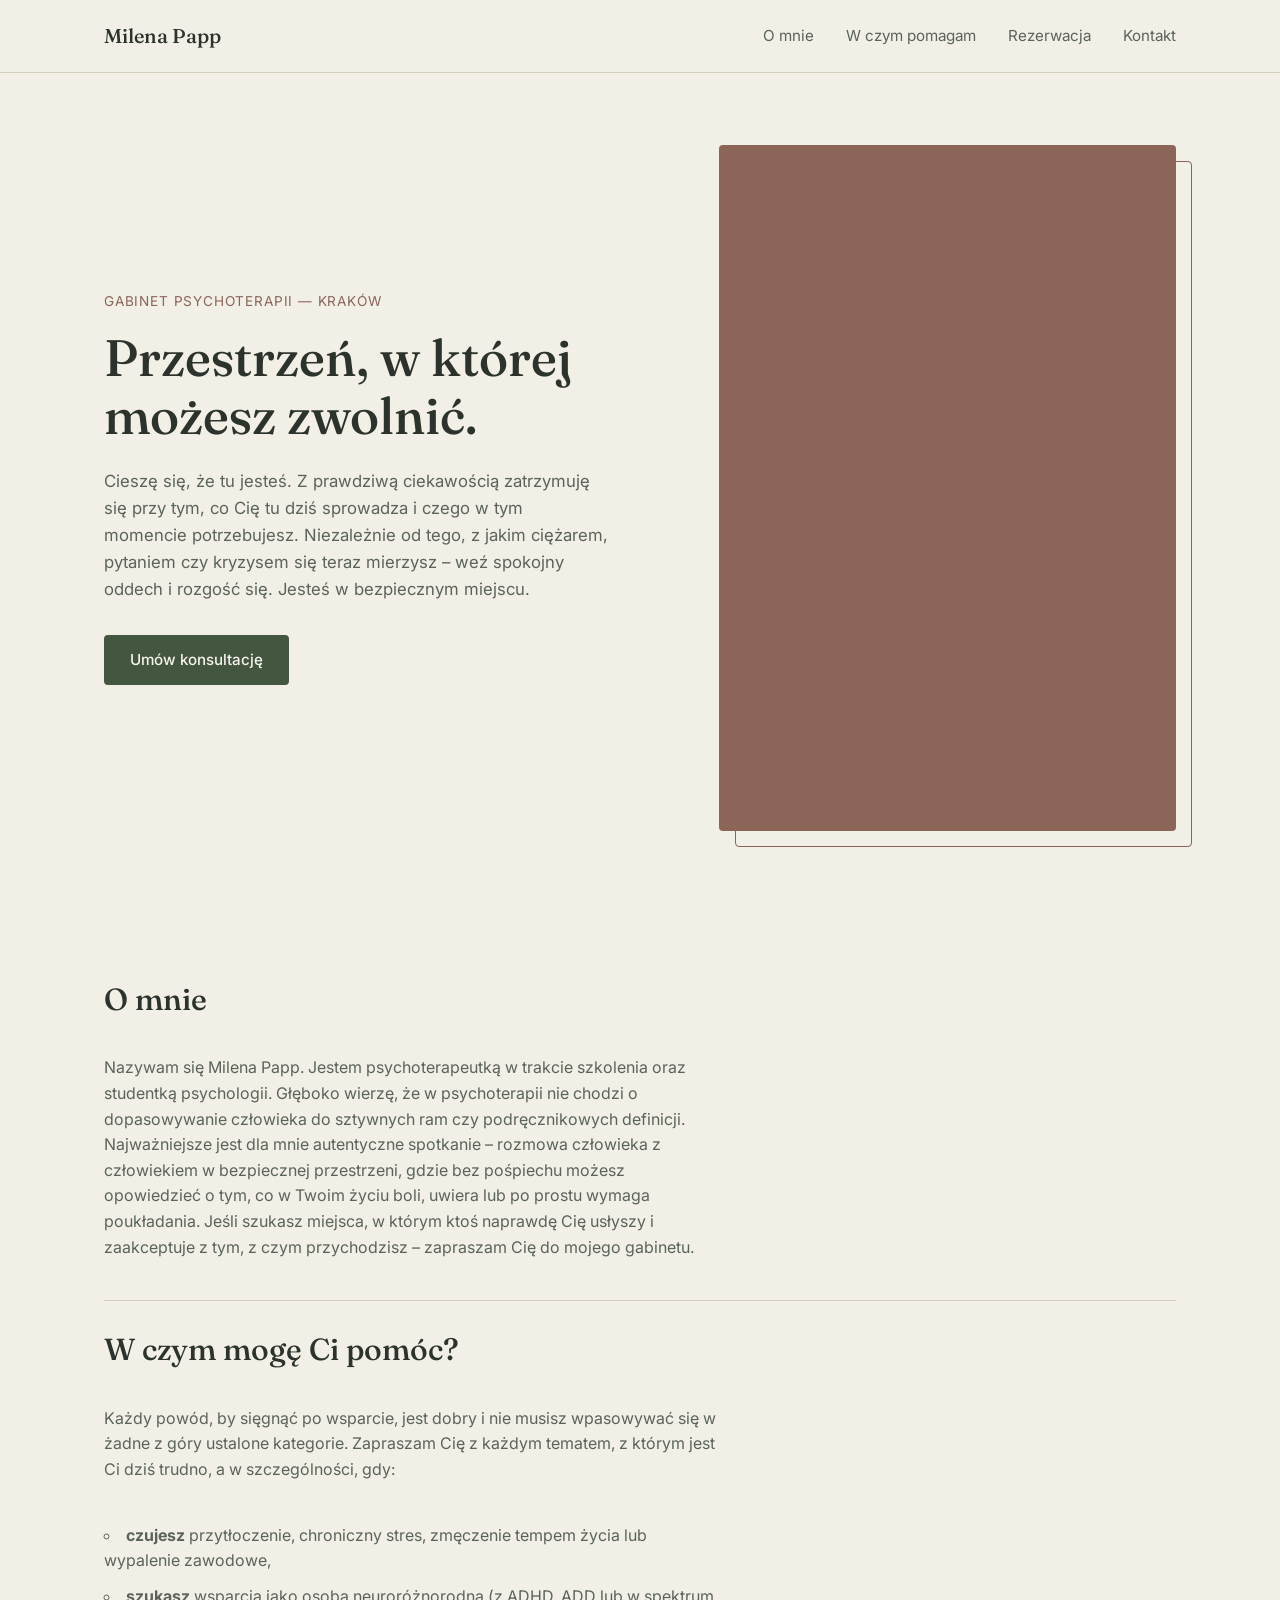
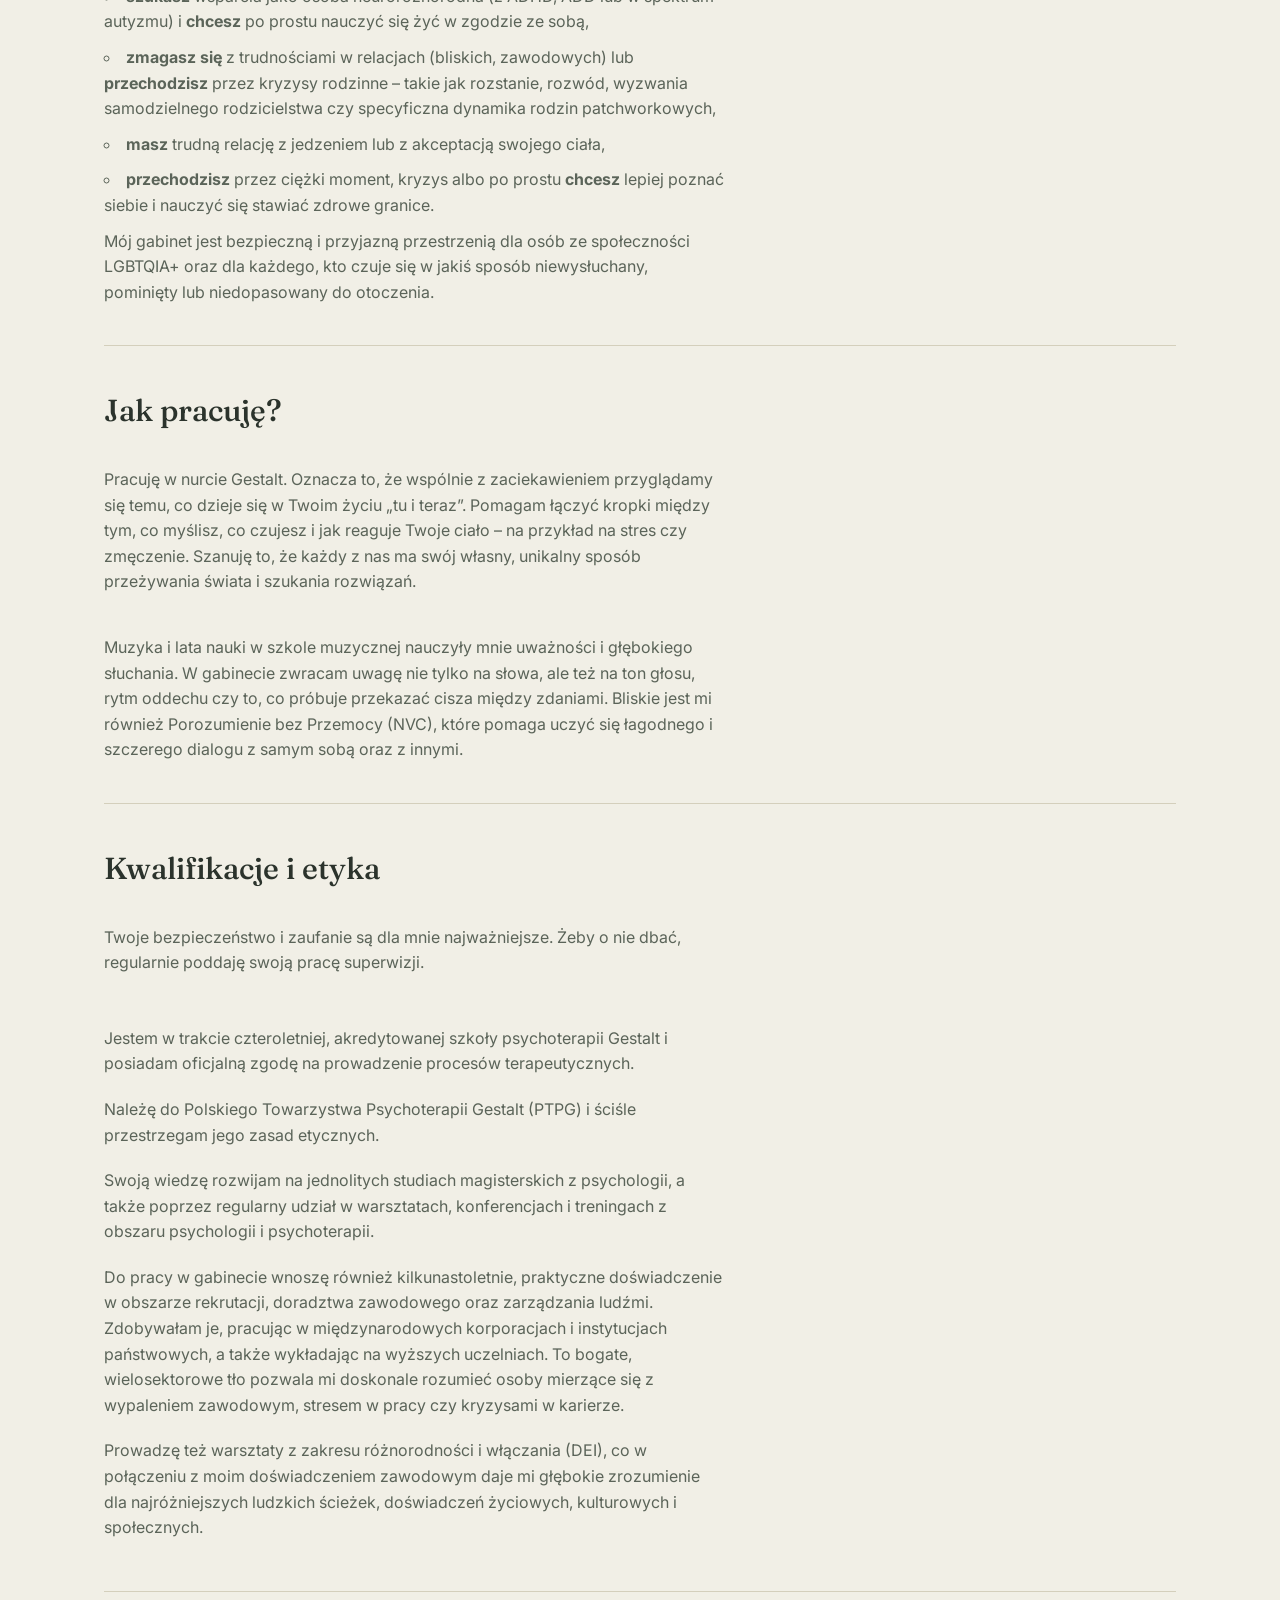
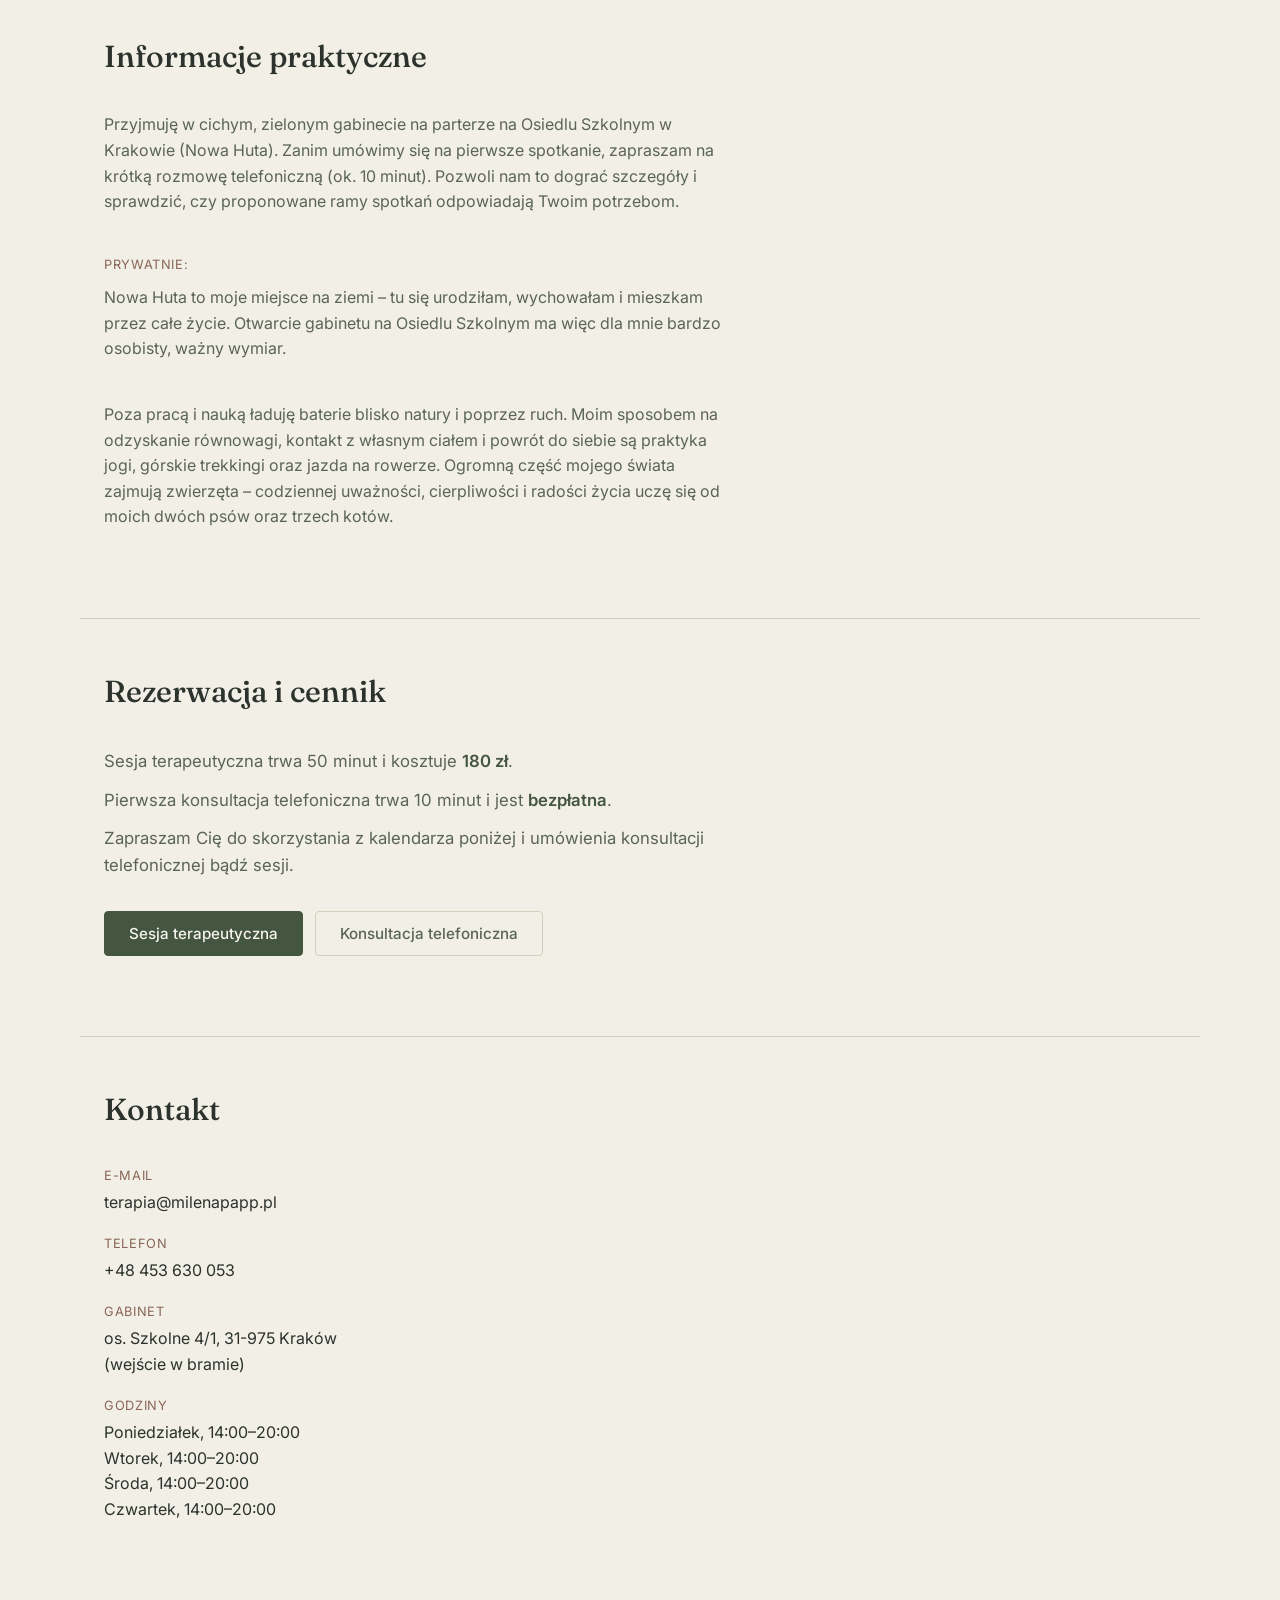
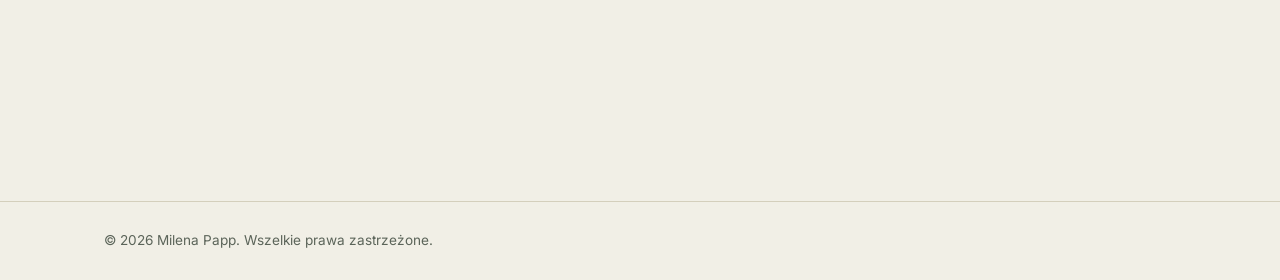
==== index.html @ 05cd51d2 "Adding calendars Update project structure  Add first calendar  Add second calendar  Make default wid" ====
<!DOCTYPE html>
<html lang="pl">
<head>
<meta charset="UTF-8">
<meta name="viewport" content="width=device-width, initial-scale=1.0">
<title>Milena Papp — Psychoterapia</title>
<link rel="preconnect" href="https://fonts.googleapis.com">
<link rel="preconnect" href="https://fonts.gstatic.com" crossorigin>
<link rel="preload" href="https://fonts.googleapis.com/css2?family=Fraunces:opsz,wght@9..144,400;9..144,500;9..144,600&family=Inter:wght@400;500;600&display=optional" as="style">
<link href="https://fonts.googleapis.com/css2?family=Fraunces:opsz,wght@9..144,400;9..144,500;9..144,600&family=Inter:wght@400;500;600&display=optional" rel="stylesheet">
<link rel="stylesheet" href="css/style.css">
</head>
<body>

<header class="site-header">
  <div class="wrap header-inner">
    <span class="wordmark">Milena Papp</span>
    <nav class="nav">
      <a href="#o-mnie">O mnie</a>
      <a href="#w-czym-pomagam">W czym pomagam</a>
      <a href="#rezerwacja">Rezerwacja</a>
      <a href="#kontakt">Kontakt</a>
    </nav>
  </div>
</header>

<main>

  <section class="hero">
    <div class="wrap hero-inner">
      <div class="hero-text">
        <p class="eyebrow">Gabinet psychoterapii — Kraków</p>
        <h1>Przestrzeń, w której<br>możesz zwolnić.</h1>
        <p class="lede">Cieszę się, że tu jesteś. Z prawdziwą ciekawością zatrzymuję się przy tym, co Cię tu dziś sprowadza i czego w tym momencie potrzebujesz. Niezależnie od tego, z jakim ciężarem, pytaniem czy kryzysem się teraz mierzysz – weź spokojny oddech i rozgość się. Jesteś w bezpiecznym miejscu.</p>
        <a class="btn" href="#rezerwacja">Umów konsultację</a>
      </div>
      <div class="hero-photo" aria-hidden="true"></div>
    </div>
  </section>

  <section id="o-mnie" class="section">
    <div class="wrap section-grid">
      <h2>O mnie</h2>
      <div class="section-body">
        <p>Nazywam się Milena Papp. Jestem psychoterapeutką w trakcie szkolenia oraz studentką psychologii. Głęboko wierzę, że w psychoterapii nie chodzi o dopasowywanie człowieka do sztywnych ram czy podręcznikowych definicji. Najważniejsze jest dla mnie autentyczne spotkanie – rozmowa człowieka z człowiekiem w bezpiecznej przestrzeni, gdzie bez pośpiechu możesz opowiedzieć o tym, co w Twoim życiu boli, uwiera lub po prostu wymaga poukładania. Jeśli szukasz miejsca, w którym ktoś naprawdę Cię usłyszy i zaakceptuje z tym, z czym przychodzisz – zapraszam Cię do mojego gabinetu.</p>
      </div>

      <div id="w-czym-pomagam" class="subsection">
        <h2>W czym mogę Ci pomóc?</h2>
        <div class="section-body">
          <p>Każdy powód, by sięgnąć po wsparcie, jest dobry i nie musisz wpasowywać się w żadne z góry ustalone kategorie. Zapraszam Cię z każdym tematem, z którym jest Ci dziś trudno, a w szczególności, gdy:</p>
          <ul class="helping">
            <li><b>czujesz</b> przytłoczenie, chroniczny stres, zmęczenie tempem życia lub wypalenie zawodowe,</li>
            <li><b>szukasz</b> wsparcia jako osoba neuroróżnorodna (z ADHD, ADD lub w spektrum autyzmu) i <b>chcesz</b> po prostu nauczyć się żyć w zgodzie ze sobą,</li>
            <li><b>zmagasz się</b> z trudnościami w relacjach (bliskich, zawodowych) lub <b>przechodzisz</b> przez kryzysy rodzinne – takie jak rozstanie, rozwód, wyzwania samodzielnego rodzicielstwa czy specyficzna dynamika rodzin patchworkowych,</li>
            <li><b>masz</b> trudną relację z jedzeniem lub z akceptacją swojego ciała,</li>
            <li><b>przechodzisz</b> przez ciężki moment, kryzys albo po prostu <b>chcesz</b> lepiej poznać siebie i nauczyć się stawiać zdrowe granice.</li>
          </ul>
          <p>Mój gabinet jest bezpieczną i przyjazną przestrzenią dla osób ze społeczności LGBTQIA+ oraz dla każdego, kto czuje się w jakiś sposób niewysłuchany, pominięty lub niedopasowany do otoczenia.</p>
        </div>
      </div>
      
      <div class="subsection">
        <h2>Jak pracuję?</h2>
        <div class="section-body">
          <p>Pracuję w nurcie Gestalt. Oznacza to, że wspólnie z zaciekawieniem przyglądamy się temu, co dzieje się w Twoim życiu „tu i teraz”. Pomagam łączyć kropki między tym, co myślisz, co czujesz i jak reaguje Twoje ciało – na przykład na stres czy zmęczenie. Szanuję to, że każdy z nas ma swój własny, unikalny sposób przeżywania świata i szukania rozwiązań.</p>
          <p>Muzyka i lata nauki w szkole muzycznej nauczyły mnie uważności i głębokiego słuchania. W gabinecie zwracam uwagę nie tylko na słowa, ale też na ton głosu, rytm oddechu czy to, co próbuje przekazać cisza między zdaniami. Bliskie jest mi również Porozumienie bez Przemocy (NVC), które pomaga uczyć się łagodnego i szczerego dialogu z samym sobą oraz z innymi.</p>
        </div>
      </div>

      <div class="subsection">
        <h2>Kwalifikacje i etyka</h2>
        <div class="section-body">
          <p>Twoje bezpieczeństwo i zaufanie są dla mnie najważniejsze. Żeby o nie dbać, regularnie poddaję swoją pracę superwizji.</p>
          <ul class="credentials">
            <li>Jestem w trakcie czteroletniej, akredytowanej szkoły psychoterapii Gestalt i posiadam oficjalną zgodę na prowadzenie procesów terapeutycznych.</li>
            <li>Należę do Polskiego Towarzystwa Psychoterapii Gestalt (PTPG) i ściśle przestrzegam jego zasad etycznych.</li>
            <li>Swoją wiedzę rozwijam na jednolitych studiach magisterskich z psychologii, a także poprzez regularny udział w warsztatach, konferencjach i treningach z obszaru psychologii i psychoterapii.</li>
            <li>Do pracy w gabinecie wnoszę również kilkunastoletnie, praktyczne doświadczenie w obszarze rekrutacji, doradztwa zawodowego oraz zarządzania ludźmi. Zdobywałam je, pracując w międzynarodowych korporacjach i instytucjach państwowych, a także wykładając na wyższych uczelniach. To bogate, wielosektorowe tło pozwala mi doskonale rozumieć osoby mierzące się z wypaleniem zawodowym, stresem w pracy czy kryzysami w karierze.</li>
            <li>Prowadzę też warsztaty z zakresu różnorodności i włączania (DEI), co w połączeniu z moim doświadczeniem zawodowym daje mi głębokie zrozumienie dla najróżniejszych ludzkich ścieżek, doświadczeń życiowych, kulturowych i społecznych.</li>
          </ul>  
        </div>  
      </div>  

      <div class="subsection">
        <h2>Informacje praktyczne</h2>
        <div class="section-body">
          <p>Przyjmuję w cichym, zielonym gabinecie na parterze na Osiedlu Szkolnym w Krakowie (Nowa Huta). Zanim umówimy się na pierwsze spotkanie, zapraszam na krótką rozmowę telefoniczną (ok. 10 minut). Pozwoli nam to dograć szczegóły i sprawdzić, czy proponowane ramy spotkań odpowiadają Twoim potrzebom.</p>
          <p class="label">Prywatnie:</p>
          <p>Nowa Huta to moje miejsce na ziemi – tu się urodziłam, wychowałam i mieszkam przez całe życie. Otwarcie gabinetu na Osiedlu Szkolnym ma więc dla mnie bardzo osobisty, ważny wymiar.</p>
          <p>Poza pracą i nauką ładuję baterie blisko natury i poprzez ruch. Moim sposobem na odzyskanie równowagi, kontakt z własnym ciałem i powrót do siebie są praktyka jogi, górskie trekkingi oraz jazda na rowerze. Ogromną część mojego świata zajmują zwierzęta – codziennej uważności, cierpliwości i radości życia uczę się od moich dwóch psów oraz trzech kotów.</p>
        </div>
      </div>
    </div>
  </section>

  <div class="section-divider"></div>

  <section id="rezerwacja" class="section">
    <div class="wrap">
      <h2>Rezerwacja i cennik</h2>
      <div class="pricing-info">
        <p>Sesja terapeutyczna trwa 50 minut i kosztuje <strong>180 zł</strong>.</p>
        <p>Pierwsza konsultacja telefoniczna trwa 10 minut i jest <strong>bezpłatna</strong>.</p>
        <p>Zapraszam Cię do skorzystania z kalendarza poniżej i umówienia konsultacji telefonicznej bądź sesji.</p>
      </div>

      <div class="cal-switcher">
        <button class="cal-switch-btn active" data-calendar="therapy">Sesja terapeutyczna</button>
        <button class="cal-switch-btn" data-calendar="consultation">Konsultacja telefoniczna</button>
      </div>

      <div class="cal-container">
        <div class="cal-wrapper active" id="cal-therapy">
          <div id="my-cal-inline-psychoterapia-indywidualna"></div>
        </div>

        <div class="cal-wrapper" id="cal-consultation">
          <div id="my-cal-inline-pierwsza-bezpłatna-konsultacja"></div>
        </div>
      </div>
    </div>
  </section>

  <div class="section-divider"></div>

  <section id="kontakt" class="section">
    <div class="wrap">
      <h2>Kontakt</h2>
      <div class="contact-grid">
        <dl class="contact-details">
          <div>
            <dt>E-mail</dt>
            <dd><a href="mailto:terapia@milenapapp.pl">terapia@milenapapp.pl</a></dd>
          </div>
          <div>
            <dt>Telefon</dt>
            <dd><a href="sms:+48453630053">+48 453 630 053</a></dd>
          </div>
          <div>
            <dt>Gabinet</dt>
            <dd>os. Szkolne 4/1, 31-975 Kraków</dd>
            <dd>(wejście w bramie)</dd>
          </div>
          <div>
            <dt>Godziny</dt>
            <dd>Poniedziałek, 14:00–20:00</dd>
            <dd>Wtorek, 14:00–20:00</dd>
            <dd>Środa, 14:00–20:00</dd>
            <dd>Czwartek, 14:00–20:00</dd>
          </div>
        </dl>

        <div class="map-container">
          <iframe
            src="https://www.google.com/maps/embed?pb=!1m18!1m12!1m3!1d2560.5485161560846!2d20.04475071258224!3d50.076016414133775!2m3!1f0!2f0!3f0!3m2!1i1024!2i768!4f13.1!3m3!1m2!1s0x4716450d975aaa05%3A0x67843c6bafe6dfb6!2sOsiedle%20Szkolne%204%2F1%2C%2031-975%20Krak%C3%B3w!5e0!3m2!1spl!2spl!4v1786298956531!5m2!1spl!2spl"
            width="600"
            height="450"
            style="border:0;"
            allowfullscreen=""
            loading="lazy"
            referrerpolicy="no-referrer-when-downgrade">
          </iframe>
        </div>
      </div>
    </div>
  </section>

</main>

<footer class="site-footer">
  <div class="wrap">
    <p>© 2026 Milena Papp. Wszelkie prawa zastrzeżone.</p>
  </div>
</footer>

<script src="js/calendar.js" defer></script>
<script src="js/switcher.js" defer></script>

</body>
</html>
---- css/style.css ----
:root {
  --bg: #F1EFE6;
  --surface-alt: #E4E0D1;
  --ink: #2B332C;
  --ink-soft: #5B6459;
  --accent: #8A6558;
  --accent-deep: #445540;
  --photo: #8A6558;
  --border: #D4CFBC;

  --font-display: "Fraunces", serif;
  --font-body: "Inter", system-ui, sans-serif;
}

* { box-sizing: border-box; }

html {
  scroll-behavior: smooth;
}

body {
  margin: 0;
  background: var(--bg);
  color: var(--ink);
  font-family: var(--font-body);
  font-size: 16px;
  line-height: 1.6;
}

h1, h2, h3 {
  font-family: var(--font-display);
  color: var(--ink);
  margin: 0;
}

.wrap {
  max-width: 1120px;
  margin: 0 auto;
  padding: 0 24px;
}

/* Header */
.site-header {
  border-bottom: 1px solid var(--border);
  background: var(--bg);
}

.header-inner {
  display: flex;
  justify-content: space-between;
  align-items: center;
  padding-top: 20px;
  padding-bottom: 20px;
}

.wordmark {
  font-family: var(--font-display);
  font-size: 1.25rem;
  font-weight: 500;
}

.nav a {
  color: var(--ink-soft);
  text-decoration: none;
  margin-left: 28px;
  font-size: 0.95rem;
}

.nav a:hover,
.nav a:focus-visible {
  color: var(--accent-deep);
}

/* Hero */
.hero {
  padding: 72px 0 96px;
}

.hero-inner {
  display: grid;
  grid-template-columns: 1.1fr 0.9fr;
  gap: 56px;
  align-items: center;
}

.eyebrow {
  color: var(--accent);
  font-size: 0.85rem;
  letter-spacing: 0.06em;
  text-transform: uppercase;
  margin: 0 0 16px;
}

.hero h1 {
  font-size: clamp(2.2rem, 4vw, 3.2rem);
  font-weight: 500;
  line-height: 1.15;
}

.lede {
  color: var(--ink-soft);
  font-size: 1.05rem;
  max-width: 46ch;
  margin: 22px 0 32px;
}

.btn {
  display: inline-block;
  background: var(--accent-deep);
  color: #F6F4EC;
  text-decoration: none;
  padding: 13px 26px;
  border-radius: 4px;
  font-size: 0.95rem;
  font-weight: 500;
  border: none;
  cursor: pointer;
}

.btn:hover,
.btn:focus-visible {
  background: var(--ink);
}

.hero-photo {
  position: relative;
  aspect-ratio: 2 / 3;
  border-radius: 4px;
}

.hero-photo::before {
  content: "";
  position: absolute;
  inset: 0;
  background: var(--photo) url('../images/milena_photo.JPG') center/cover no-repeat;
  border-radius: 4px;
  transition: transform 0.3s ease;
}

.hero-photo:hover::before {
  transform: scale(1.05);
}

.hero-photo::after {
  content: "";
  position: absolute;
  inset: 16px -16px -16px 16px;
  border: 1px solid var(--accent);
  border-radius: 4px;
  z-index: -1;
  transition: transform 0.3s ease;
}

.hero-photo:hover::after {
  transform: scale(1.05);
}

/* Sections */
.section {
  padding: 48px 0;
}

.section-alt {
  background: var(--surface-alt);
}

.section-divider {
  border-top: 1px solid var(--border);
  max-width: 1120px;
  margin: 0 auto;
  padding: 0 24px;
}

.section h2 {
  font-size: 1.9rem;
  font-weight: 500;
  margin-bottom: 32px;
}

.section-body {
  color: var(--ink-soft);
  max-width: 62ch;
}

.section-body p {
  margin: 0 0 40px;
}

.section-grid {
  display: block;
}

.subsection {
  margin-top: 40px;
  padding-top: 40px;
  border-top: 1px solid var(--border);
}

#w-czym-pomagam {
  margin-top: 0;
  padding-top: 24px;
}

.subsection h3 {
  font-size: 1.3rem;
  font-weight: 500;
  margin-bottom: 16px;
}

.section-body .label {
  color: var(--accent);
  font-size: 0.8rem;
  text-transform: uppercase;
  letter-spacing: 0.05em;
  margin: 28px 0 10px;
}

.helping {
  margin: 10px 0 0;
  padding: 0;
  list-style: circle;
  max-width: 62ch;
  list-style-position: inside;
}

.helping li {
  padding: 0 0 10px;
  color: var(--ink-soft);
}

.credentials {
  margin: 24px 0 0;
  padding: 0;
  list-style: none;
  max-width: 62ch;
}

.credentials li {
  padding: 10px 0;
  color: var(--ink-soft);
}

/* Offer cards */
.offer-grid {
  display: grid;
  grid-template-columns: repeat(3, 1fr);
  gap: 24px;
}

.offer-card {
  background: var(--bg);
  border-left: 3px solid var(--accent);
  padding: 24px;
  border-radius: 2px;
}

.offer-card h3 {
  font-size: 1.15rem;
  font-weight: 500;
  margin-bottom: 12px;
}

.offer-card p {
  color: var(--ink-soft);
  margin: 0;
  font-size: 0.95rem;
}

/* Contact */
.contact-grid {
  display: grid;
  grid-template-columns: max-content auto;
  gap: 56px;
  align-items: start;
}

.contact-details {
  margin: 0;
  padding: 0;
  display: grid;
  gap: 18px;
}

.contact-details dt {
  font-size: 0.8rem;
  color: var(--accent);
  text-transform: uppercase;
  letter-spacing: 0.05em;
  margin-bottom: 4px;
}

.contact-details dd {
  margin: 0;
  font-size: 1rem;
}

.contact-details a {
  color: inherit;
  text-decoration: none;
}

.contact-details a:hover,
.contact-details a:focus-visible {
  color: var(--accent-deep);
  text-decoration: underline;
}

.map-container {
  position: relative;
  width: 100%;
  padding-bottom: 75%;
  height: 0;
  overflow: hidden;
  border-radius: 4px;
}

.map-container iframe {
  position: absolute;
  top: 0;
  left: 0;
  width: 100%;
  height: 100%;
  border-radius: 4px;
}

/* Rezerwacja (Booking) */
.pricing-info {
  max-width: 62ch;
  margin-bottom: 32px;
}

.pricing-info p {
  margin: 0 0 12px;
  color: var(--ink-soft);
  font-size: 1.05rem;
}

.pricing-info strong {
  color: var(--accent-deep);
  font-weight: 600;
}

/* Calendar switcher */
.cal-switcher {
  display: flex;
  gap: 12px;
  margin-bottom: 32px;
  flex-wrap: wrap;
}

.cal-switch-btn {
  padding: 12px 24px;
  background: var(--bg);
  border: 1px solid var(--border);
  border-radius: 4px;
  color: var(--ink-soft);
  font-family: var(--font-body);
  font-size: 0.95rem;
  font-weight: 500;
  cursor: pointer;
  transition: all 0.2s ease;
}

.cal-switch-btn:hover {
  background: var(--surface-alt);
  border-color: var(--accent);
  color: var(--ink);
}

.cal-switch-btn.active {
  background: var(--accent-deep);
  border-color: var(--accent-deep);
  color: #F6F4EC;
}

.cal-switch-btn.active:hover {
  background: var(--ink);
  border-color: var(--ink);
}

/* Calendar container */
.cal-container {
  position: relative;
  overflow: hidden;
}

.cal-wrapper {
  border-radius: 8px;
  display: block;
  overflow: hidden;
}

.cal-wrapper:not(.active) {
  display: none;
}

.cal-wrapper.active {
  display: block;
}

.cal-wrapper > div {
  width: 100%;
  height: auto;
  overflow-x: hidden !important;
  max-width: 100%;
}

.cal-wrapper iframe {
  max-width: 100% !important;
  overflow-x: hidden !important;
}

.cal-placeholder {
  display: flex;
  flex-direction: column;
  align-items: center;
  justify-content: center;
  min-height: 400px;
  padding: 48px 24px;
  text-align: center;
  background: var(--surface-alt);
  border-radius: 8px;
  border: 1px solid var(--border);
}

.cal-placeholder p {
  margin: 0;
  color: var(--ink-soft);
  font-size: 1.1rem;
}

.cal-placeholder p:first-child {
  font-size: 1.3rem;
  margin-bottom: 8px;
}

/* Footer */
.site-footer {
  border-top: 1px solid var(--border);
  padding: 28px 0;
}

.site-footer p {
  margin: 0;
  color: var(--ink-soft);
  font-size: 0.85rem;
}

/* Responsive */
@media (max-width: 760px) {
  .hero-inner,
  .contact-grid {
    grid-template-columns: 1fr;
  }

  .hero-photo {
    order: -1;
  }

  .offer-grid {
    grid-template-columns: 1fr;
  }

  .nav a {
    margin-left: 16px;
  }

  .section {
    padding: 32px 0;
  }

  .hero {
    padding: 40px 0 48px;
  }

  .subsection {
    margin-top: 32px;
    padding-top: 32px;
  }

  .pricing-info {
    margin-bottom: 24px;
  }

  .cal-switcher {
    margin-bottom: 24px;
  }

  .cal-switch-btn {
    font-size: 0.9rem;
    padding: 10px 18px;
  }
}

@media (prefers-reduced-motion: reduce) {
  * { transition: none !important; }
}
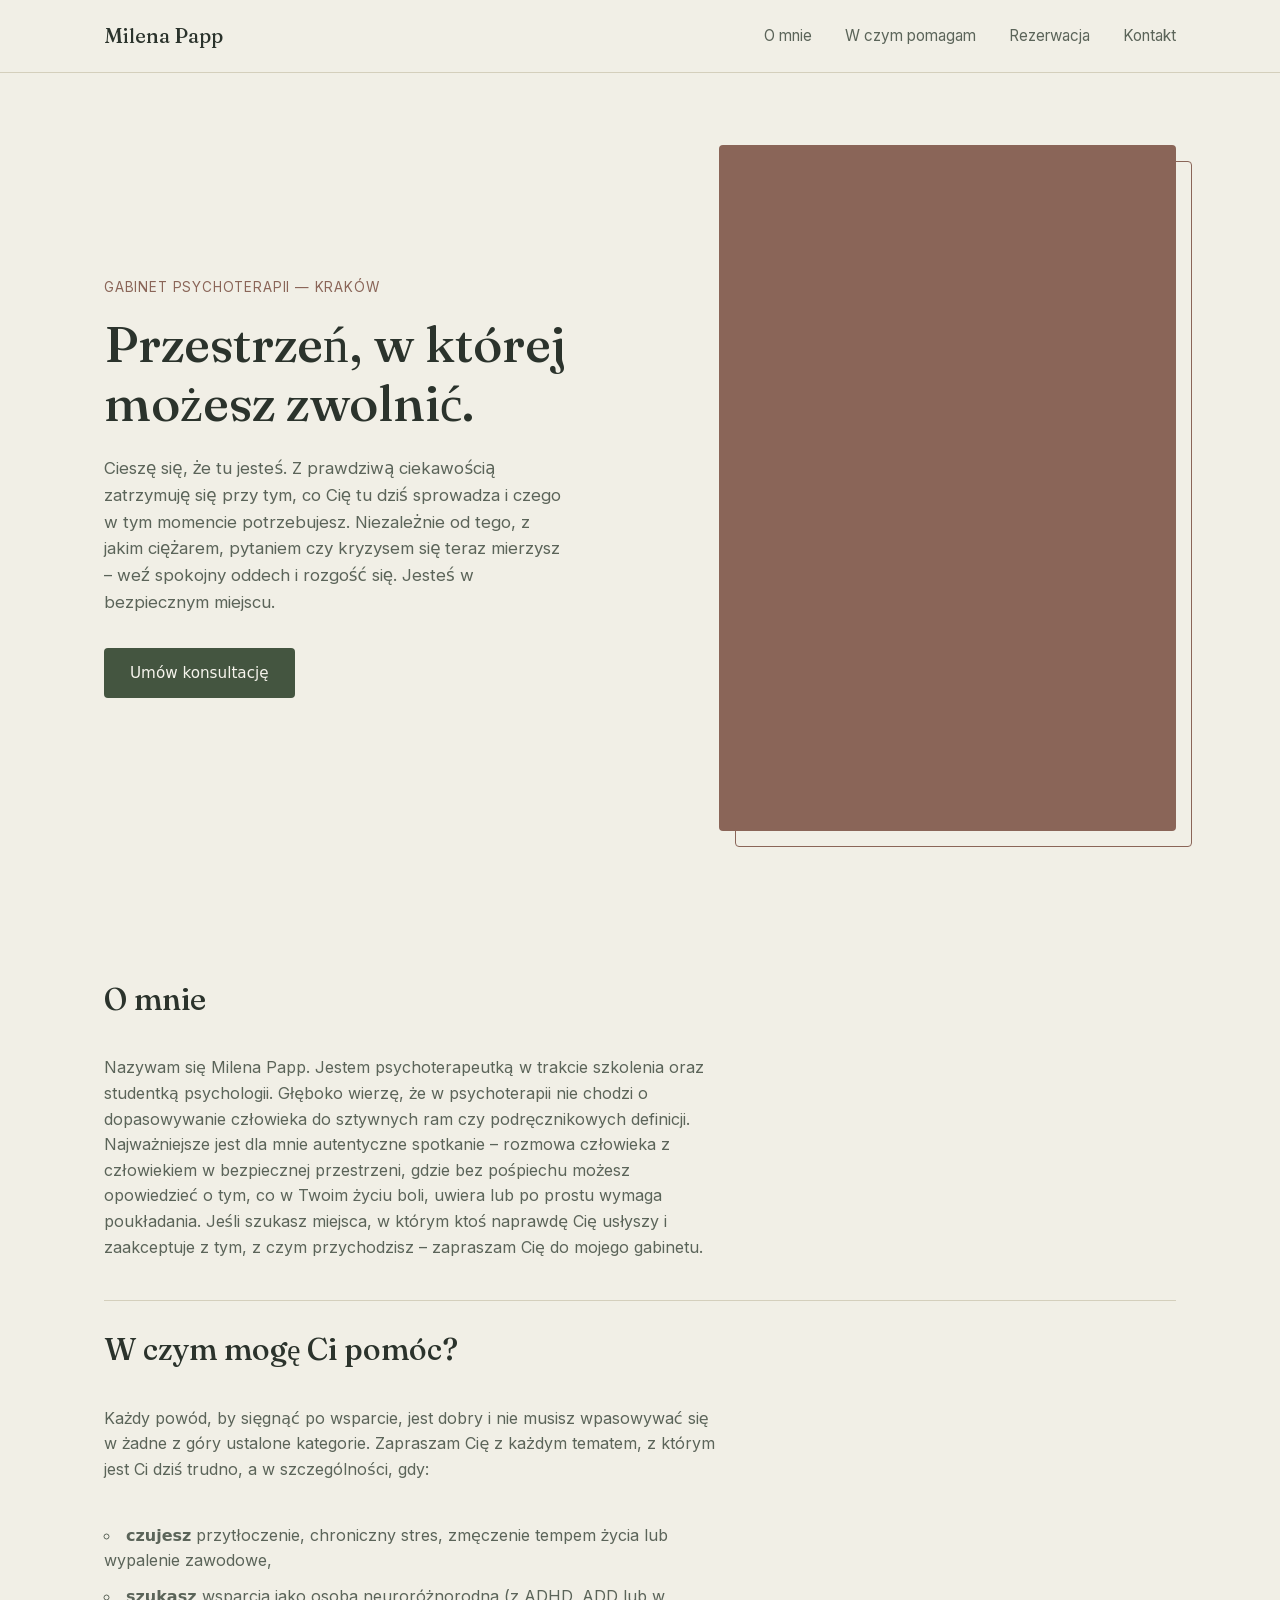
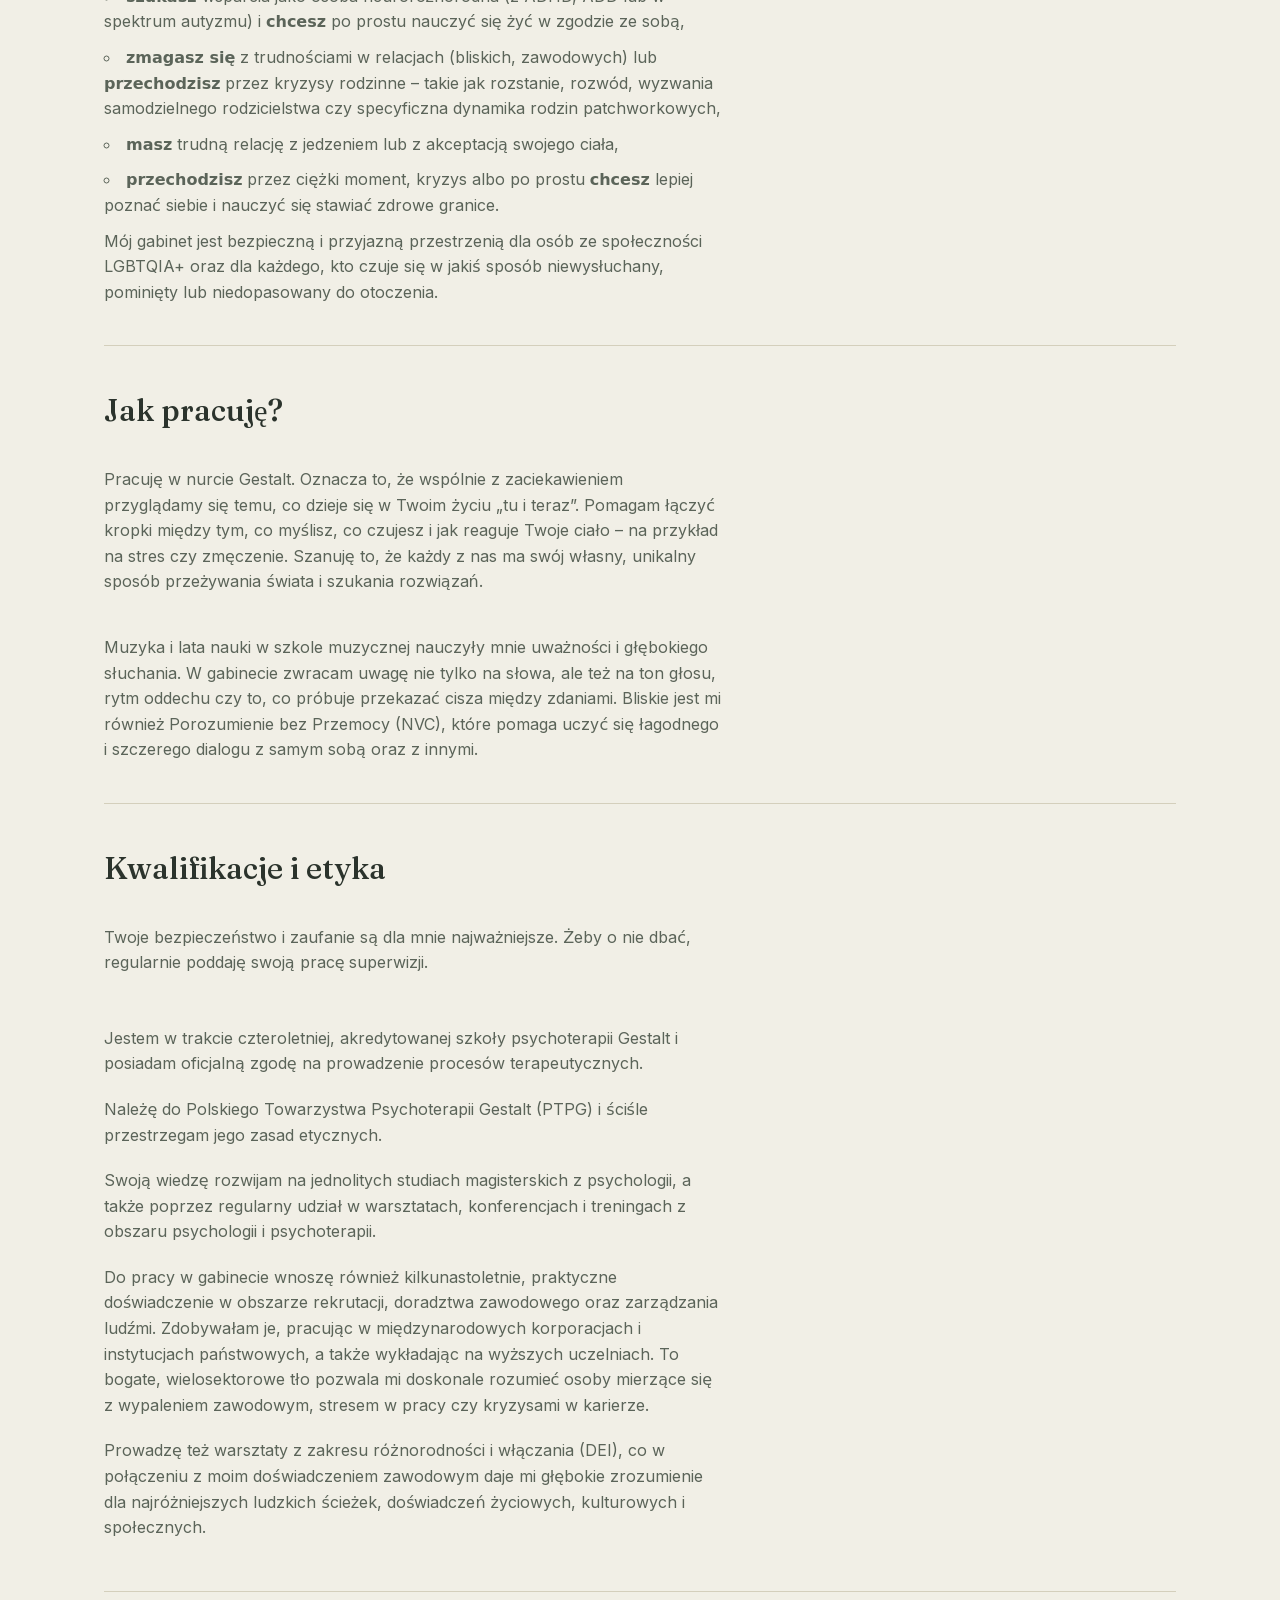
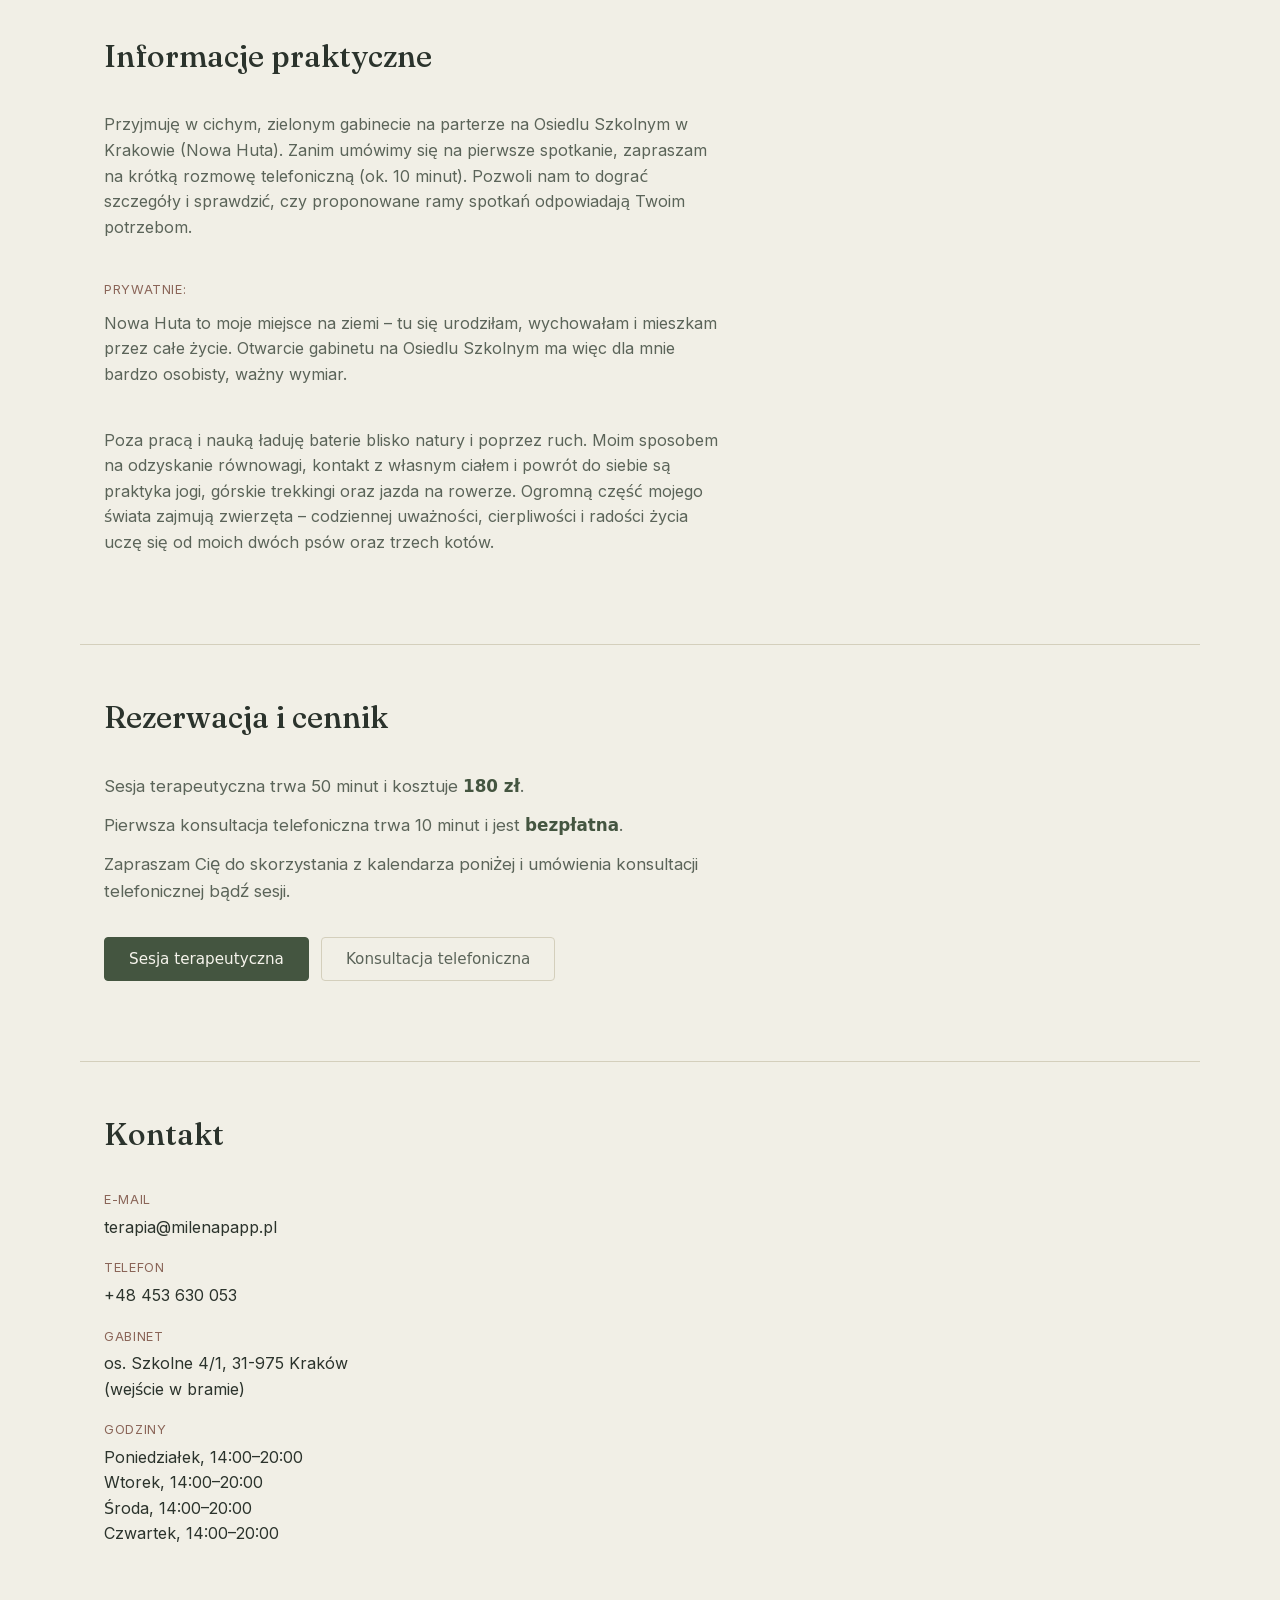
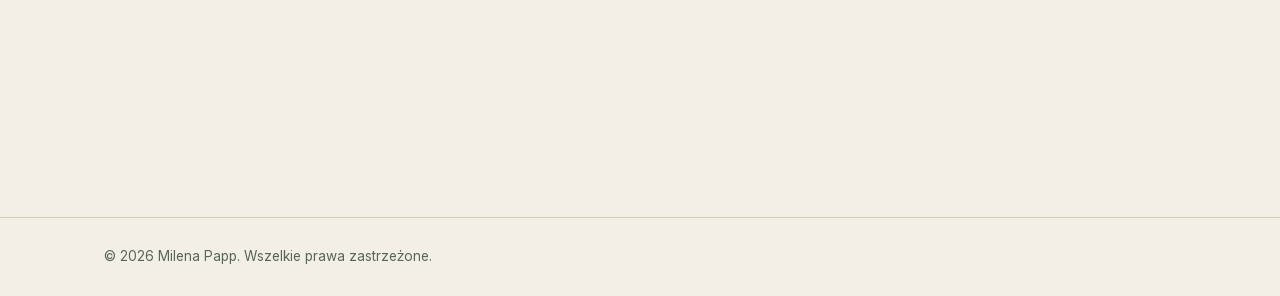
==== commit c49612f2: "Store fonts locally" ====
--- a/index.html
+++ b/index.html
@@ -4,10 +4,9 @@
 <meta charset="UTF-8">
 <meta name="viewport" content="width=device-width, initial-scale=1.0">
 <title>Milena Papp — Psychoterapia</title>
-<link rel="preconnect" href="https://fonts.googleapis.com">
-<link rel="preconnect" href="https://fonts.gstatic.com" crossorigin>
-<link rel="preload" href="https://fonts.googleapis.com/css2?family=Fraunces:opsz,wght@9..144,400;9..144,500;9..144,600&family=Inter:wght@400;500;600&display=optional" as="style">
-<link href="https://fonts.googleapis.com/css2?family=Fraunces:opsz,wght@9..144,400;9..144,500;9..144,600&family=Inter:wght@400;500;600&display=optional" rel="stylesheet">
+<link rel="preload" href="fonts/inter-400-latin.woff2" as="font" type="font/woff2" crossorigin>
+<link rel="preload" href="fonts/fraunces-500-latin.woff2" as="font" type="font/woff2" crossorigin>
+<link rel="stylesheet" href="css/fonts.css">
 <link rel="stylesheet" href="css/style.css">
 </head>
 <body>
--- a/css/fonts.css
+++ b/css/fonts.css
@@ -0,0 +1,99 @@
+/* Fraunces */
+@font-face {
+  font-family: 'Fraunces';
+  font-style: normal;
+  font-weight: 400;
+  font-display: optional;
+  src: url(../fonts/fraunces-400-latin-ext.woff2) format('woff2');
+  unicode-range: U+0100-02BA, U+02BD-02C5, U+02C7-02CC, U+02CE-02D7, U+02DD-02FF, U+0304, U+0308, U+0329, U+1D00-1DBF, U+1E00-1E9F, U+1EF2-1EFF, U+2020, U+20A0-20AB, U+20AD-20C0, U+2113, U+2C60-2C7F, U+A720-A7FF;
+}
+@font-face {
+  font-family: 'Fraunces';
+  font-style: normal;
+  font-weight: 400;
+  font-display: optional;
+  src: url(../fonts/fraunces-400-latin.woff2) format('woff2');
+  unicode-range: U+0000-00FF, U+0131, U+0152-0153, U+02BB-02BC, U+02C6, U+02DA, U+02DC, U+0304, U+0308, U+0329, U+2000-206F, U+20AC, U+2122, U+2191, U+2193, U+2212, U+2215, U+FEFF, U+FFFD;
+}
+@font-face {
+  font-family: 'Fraunces';
+  font-style: normal;
+  font-weight: 500;
+  font-display: optional;
+  src: url(../fonts/fraunces-500-latin-ext.woff2) format('woff2');
+  unicode-range: U+0100-02BA, U+02BD-02C5, U+02C7-02CC, U+02CE-02D7, U+02DD-02FF, U+0304, U+0308, U+0329, U+1D00-1DBF, U+1E00-1E9F, U+1EF2-1EFF, U+2020, U+20A0-20AB, U+20AD-20C0, U+2113, U+2C60-2C7F, U+A720-A7FF;
+}
+@font-face {
+  font-family: 'Fraunces';
+  font-style: normal;
+  font-weight: 500;
+  font-display: optional;
+  src: url(../fonts/fraunces-500-latin.woff2) format('woff2');
+  unicode-range: U+0000-00FF, U+0131, U+0152-0153, U+02BB-02BC, U+02C6, U+02DA, U+02DC, U+0304, U+0308, U+0329, U+2000-206F, U+20AC, U+2122, U+2191, U+2193, U+2212, U+2215, U+FEFF, U+FFFD;
+}
+@font-face {
+  font-family: 'Fraunces';
+  font-style: normal;
+  font-weight: 600;
+  font-display: optional;
+  src: url(../fonts/fraunces-600-latin-ext.woff2) format('woff2');
+  unicode-range: U+0100-02BA, U+02BD-02C5, U+02C7-02CC, U+02CE-02D7, U+02DD-02FF, U+0304, U+0308, U+0329, U+1D00-1DBF, U+1E00-1E9F, U+1EF2-1EFF, U+2020, U+20A0-20AB, U+20AD-20C0, U+2113, U+2C60-2C7F, U+A720-A7FF;
+}
+@font-face {
+  font-family: 'Fraunces';
+  font-style: normal;
+  font-weight: 600;
+  font-display: optional;
+  src: url(../fonts/fraunces-600-latin.woff2) format('woff2');
+  unicode-range: U+0000-00FF, U+0131, U+0152-0153, U+02BB-02BC, U+02C6, U+02DA, U+02DC, U+0304, U+0308, U+0329, U+2000-206F, U+20AC, U+2122, U+2191, U+2193, U+2212, U+2215, U+FEFF, U+FFFD;
+}
+
+/* Inter */
+@font-face {
+  font-family: 'Inter';
+  font-style: normal;
+  font-weight: 400;
+  font-display: optional;
+  src: url(../fonts/inter-400-latin-ext.woff2) format('woff2');
+  unicode-range: U+0100-02BA, U+02BD-02C5, U+02C7-02CC, U+02CE-02D7, U+02DD-02FF, U+0304, U+0308, U+0329, U+1D00-1DBF, U+1E00-1E9F, U+1EF2-1EFF, U+2020, U+20A0-20AB, U+20AD-20C0, U+2113, U+2C60-2C7F, U+A720-A7FF;
+}
+@font-face {
+  font-family: 'Inter';
+  font-style: normal;
+  font-weight: 400;
+  font-display: optional;
+  src: url(../fonts/inter-400-latin.woff2) format('woff2');
+  unicode-range: U+0000-00FF, U+0131, U+0152-0153, U+02BB-02BC, U+02C6, U+02DA, U+02DC, U+0304, U+0308, U+0329, U+2000-206F, U+20AC, U+2122, U+2191, U+2193, U+2212, U+2215, U+FEFF, U+FFFD;
+}
+@font-face {
+  font-family: 'Inter';
+  font-style: normal;
+  font-weight: 500;
+  font-display: optional;
+  src: url(../fonts/inter-500-latin-ext.woff2) format('woff2');
+  unicode-range: U+0100-02BA, U+02BD-02C5, U+02C7-02CC, U+02CE-02D7, U+02DD-02FF, U+0304, U+0308, U+0329, U+1D00-1DBF, U+1E00-1E9F, U+1EF2-1EFF, U+2020, U+20A0-20AB, U+20AD-20C0, U+2113, U+2C60-2C7F, U+A720-A7FF;
+}
+@font-face {
+  font-family: 'Inter';
+  font-style: normal;
+  font-weight: 500;
+  font-display: optional;
+  src: url(../fonts/inter-500-latin.woff2) format('woff2');
+  unicode-range: U+0000-00FF, U+0131, U+0152-0153, U+02BB-02BC, U+02C6, U+02DA, U+02DC, U+0304, U+0308, U+0329, U+2000-206F, U+20AC, U+2122, U+2191, U+2193, U+2212, U+2215, U+FEFF, U+FFFD;
+}
+@font-face {
+  font-family: 'Inter';
+  font-style: normal;
+  font-weight: 600;
+  font-display: optional;
+  src: url(../fonts/inter-600-latin-ext.woff2) format('woff2');
+  unicode-range: U+0100-02BA, U+02BD-02C5, U+02C7-02CC, U+02CE-02D7, U+02DD-02FF, U+0304, U+0308, U+0329, U+1D00-1DBF, U+1E00-1E9F, U+1EF2-1EFF, U+2020, U+20A0-20AB, U+20AD-20C0, U+2113, U+2C60-2C7F, U+A720-A7FF;
+}
+@font-face {
+  font-family: 'Inter';
+  font-style: normal;
+  font-weight: 600;
+  font-display: optional;
+  src: url(../fonts/inter-600-latin.woff2) format('woff2');
+  unicode-range: U+0000-00FF, U+0131, U+0152-0153, U+02BB-02BC, U+02C6, U+02DA, U+02DC, U+0304, U+0308, U+0329, U+2000-206F, U+20AC, U+2122, U+2191, U+2193, U+2212, U+2215, U+FEFF, U+FFFD;
+}
--- a/css/style.css
+++ b/css/style.css
@@ -7,9 +7,24 @@
   --accent-deep: #445540;
   --photo: #8A6558;
   --border: #D4CFBC;
+  --btn-ink: #F6F4EC;
 
   --font-display: "Fraunces", serif;
   --font-body: "Inter", system-ui, sans-serif;
+}
+
+@media (prefers-color-scheme: dark) {
+  :root {
+    --bg: #1B1F1B;
+    --surface-alt: #242923;
+    --ink: #EDEAE0;
+    --ink-soft: #A8AFA3;
+    --accent: #C99C88;
+    --accent-deep: #8FB088;
+    --photo: #8A6558;
+    --border: #3A3F38;
+    --btn-ink: #1B1F1B;
+  }
 }
 
 * { box-sizing: border-box; }
@@ -107,7 +122,7 @@
 .btn {
   display: inline-block;
   background: var(--accent-deep);
-  color: #F6F4EC;
+  color: var(--btn-ink);
   text-decoration: none;
   padding: 13px 26px;
   border-radius: 4px;
@@ -370,7 +385,7 @@
 .cal-switch-btn.active {
   background: var(--accent-deep);
   border-color: var(--accent-deep);
-  color: #F6F4EC;
+  color: var(--btn-ink);
 }
 
 .cal-switch-btn.active:hover {
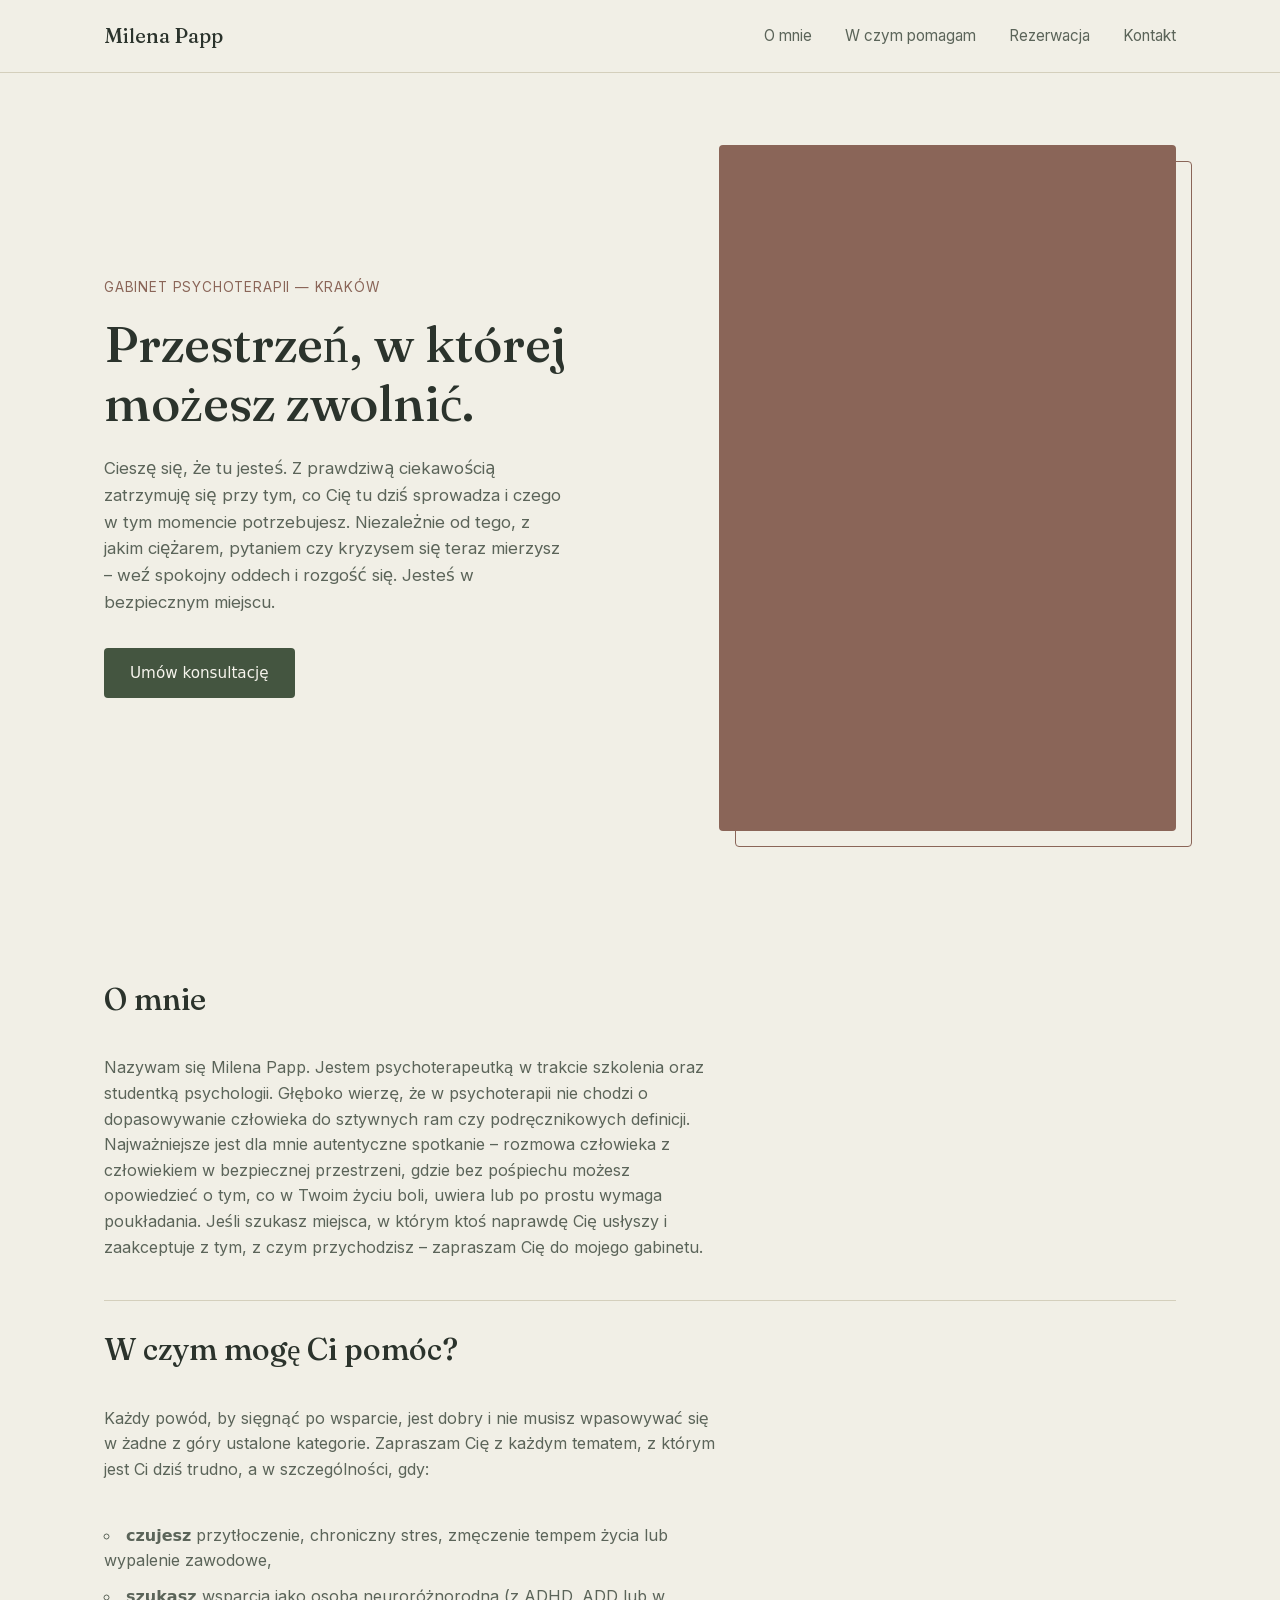
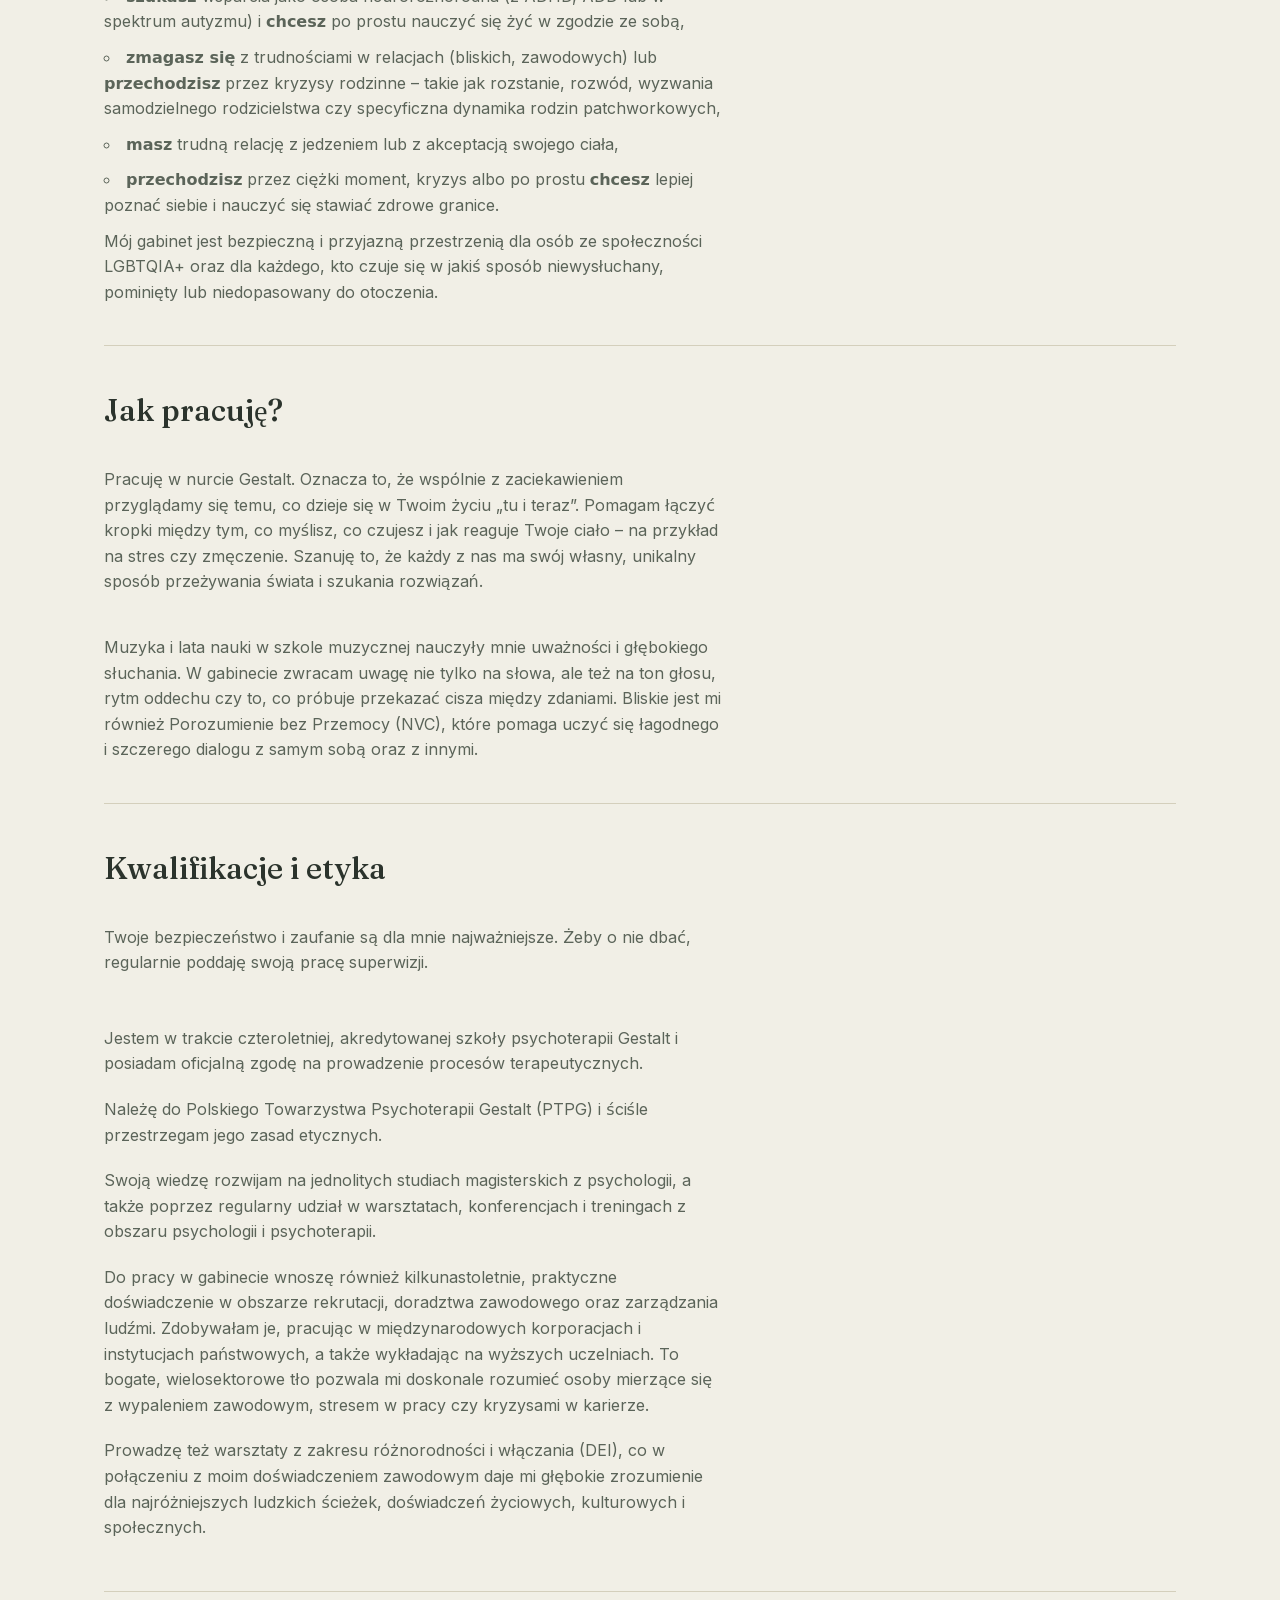
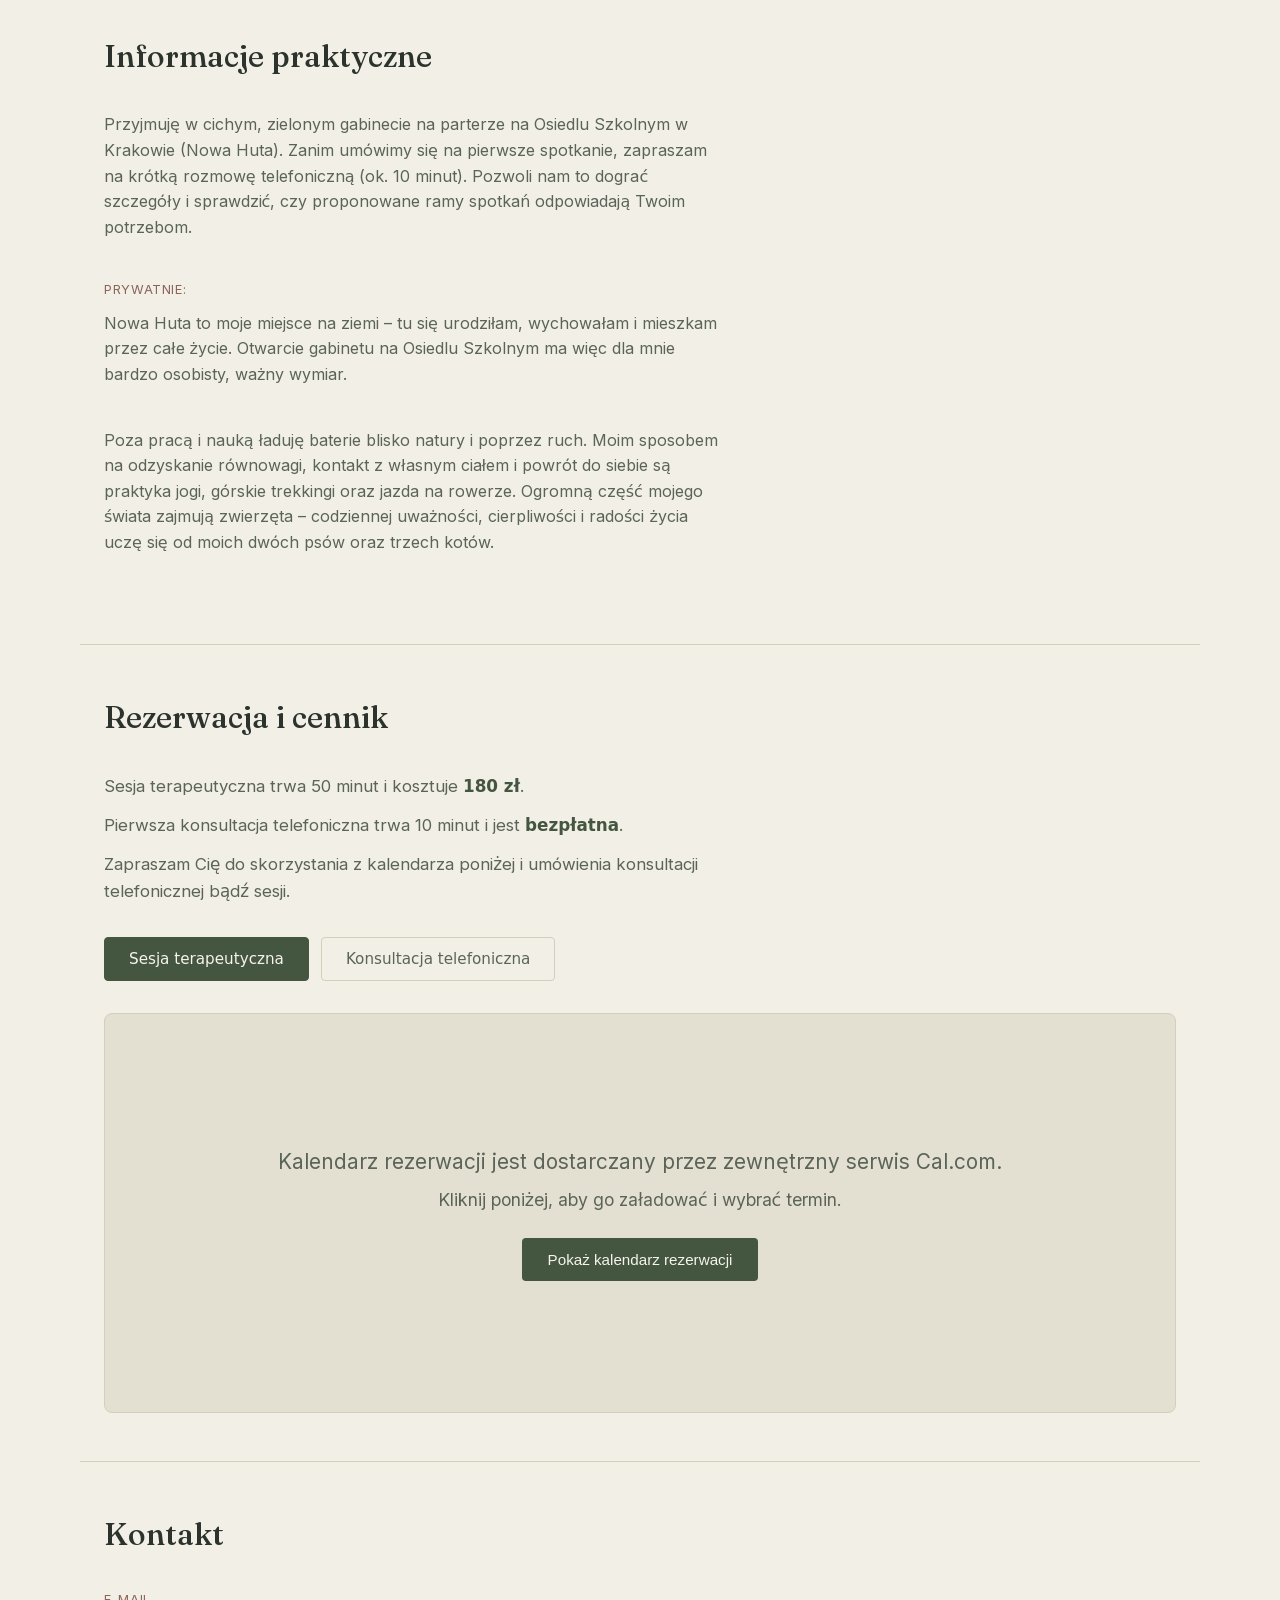
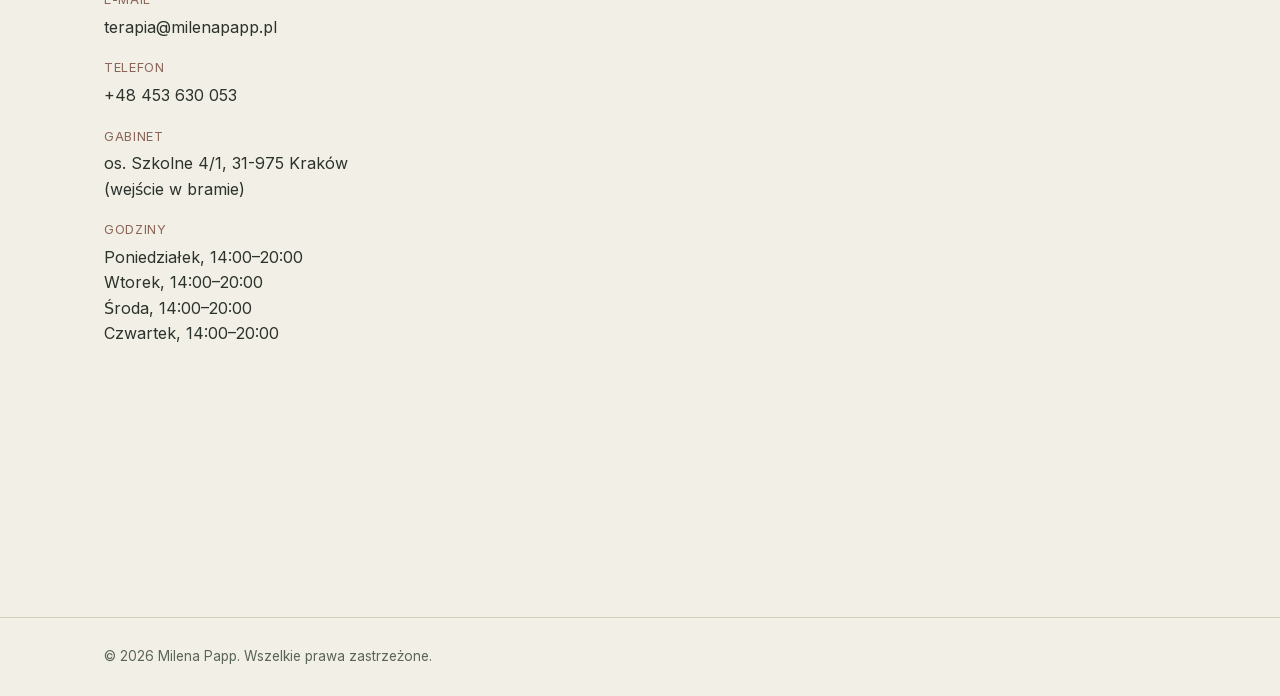
==== commit add2a9cc: "Hide calendar before consent is given" ====
--- a/index.html
+++ b/index.html
@@ -109,7 +109,13 @@
         <button class="cal-switch-btn" data-calendar="consultation">Konsultacja telefoniczna</button>
       </div>
 
-      <div class="cal-container">
+      <div class="cal-placeholder" id="cal-consent">
+        <p>Kalendarz rezerwacji jest dostarczany przez zewnętrzny serwis Cal.com.</p>
+        <p>Kliknij poniżej, aby go załadować i wybrać termin.</p>
+        <button class="btn" id="cal-consent-btn" type="button">Pokaż kalendarz rezerwacji</button>
+      </div>
+
+      <div class="cal-container" id="cal-container" hidden>
         <div class="cal-wrapper active" id="cal-therapy">
           <div id="my-cal-inline-psychoterapia-indywidualna"></div>
         </div>
--- a/css/style.css
+++ b/css/style.css
@@ -399,6 +399,10 @@
   overflow: hidden;
 }
 
+.cal-container[hidden] {
+  display: none;
+}
+
 .cal-wrapper {
   border-radius: 8px;
   display: block;
@@ -438,6 +442,10 @@
   border: 1px solid var(--border);
 }
 
+.cal-placeholder[hidden] {
+  display: none;
+}
+
 .cal-placeholder p {
   margin: 0;
   color: var(--ink-soft);
@@ -447,6 +455,10 @@
 .cal-placeholder p:first-child {
   font-size: 1.3rem;
   margin-bottom: 8px;
+}
+
+.cal-placeholder .btn {
+  margin-top: 24px;
 }
 
 /* Footer */
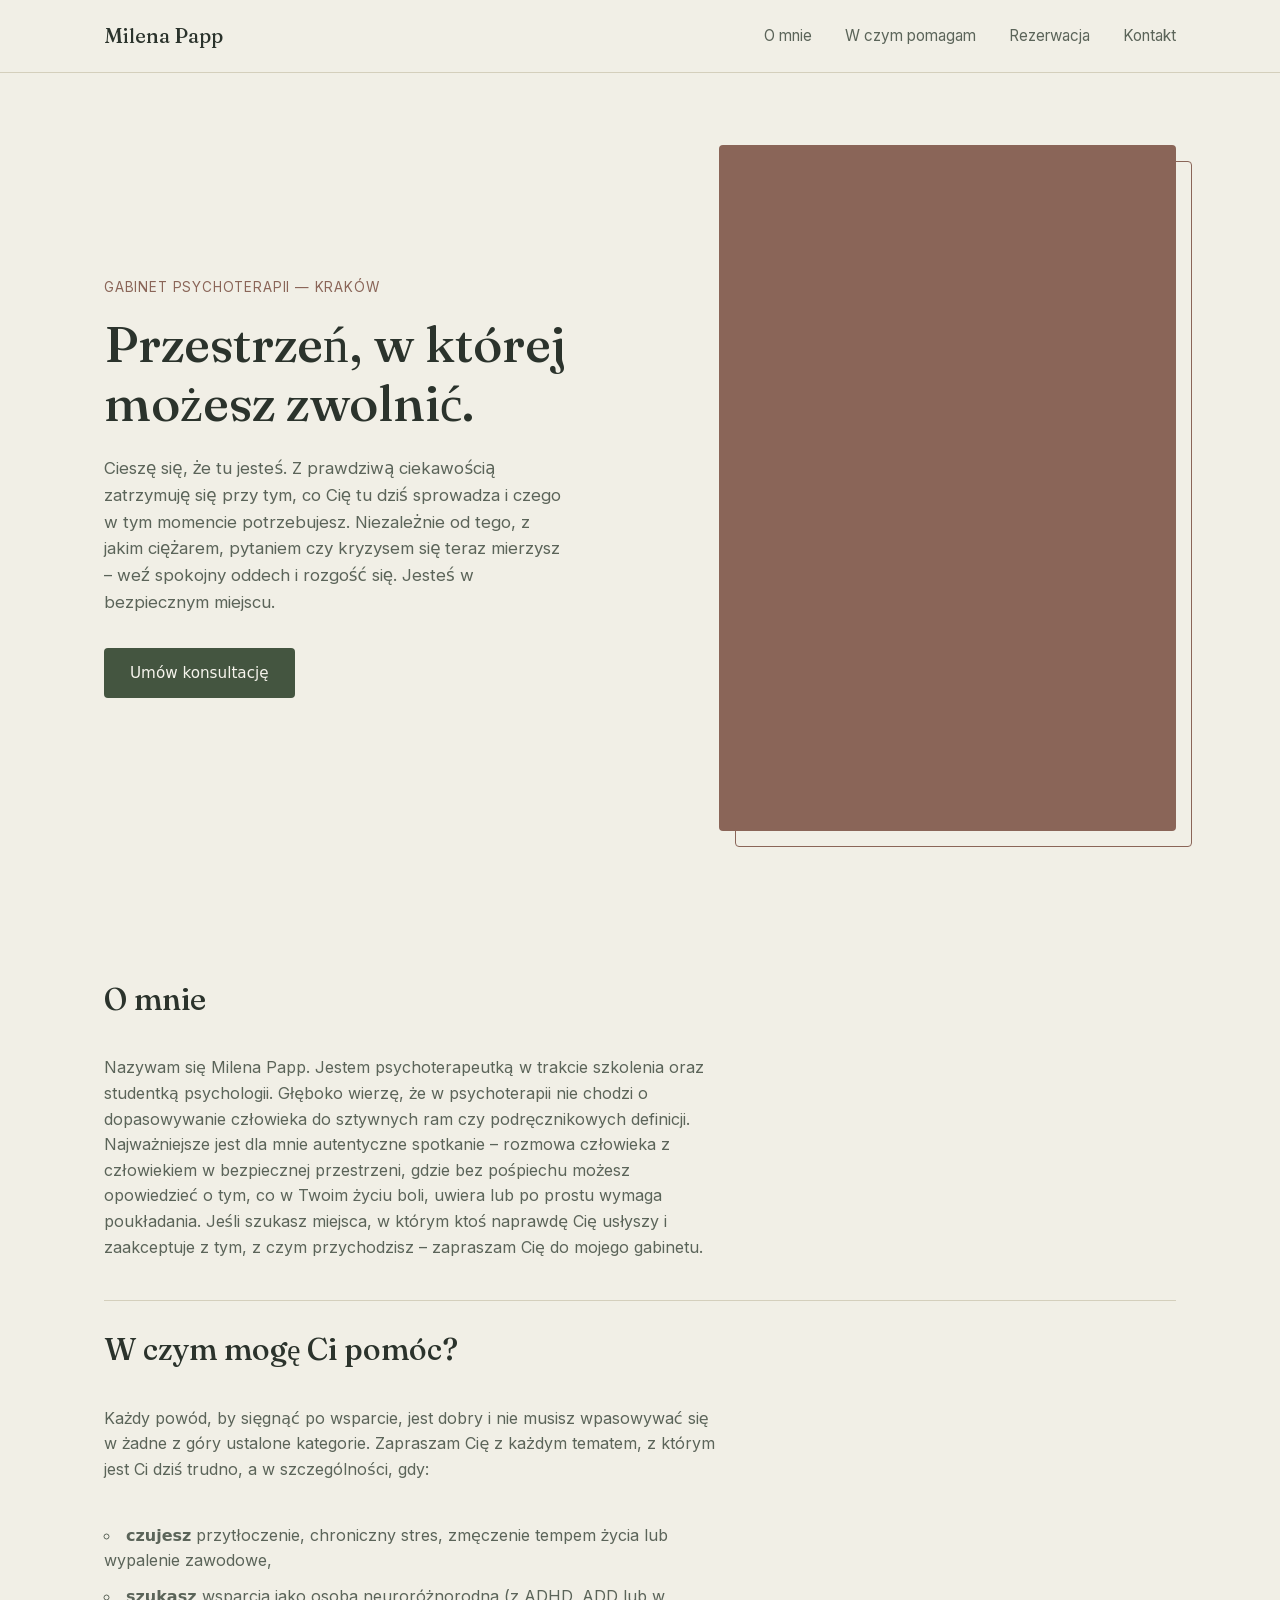
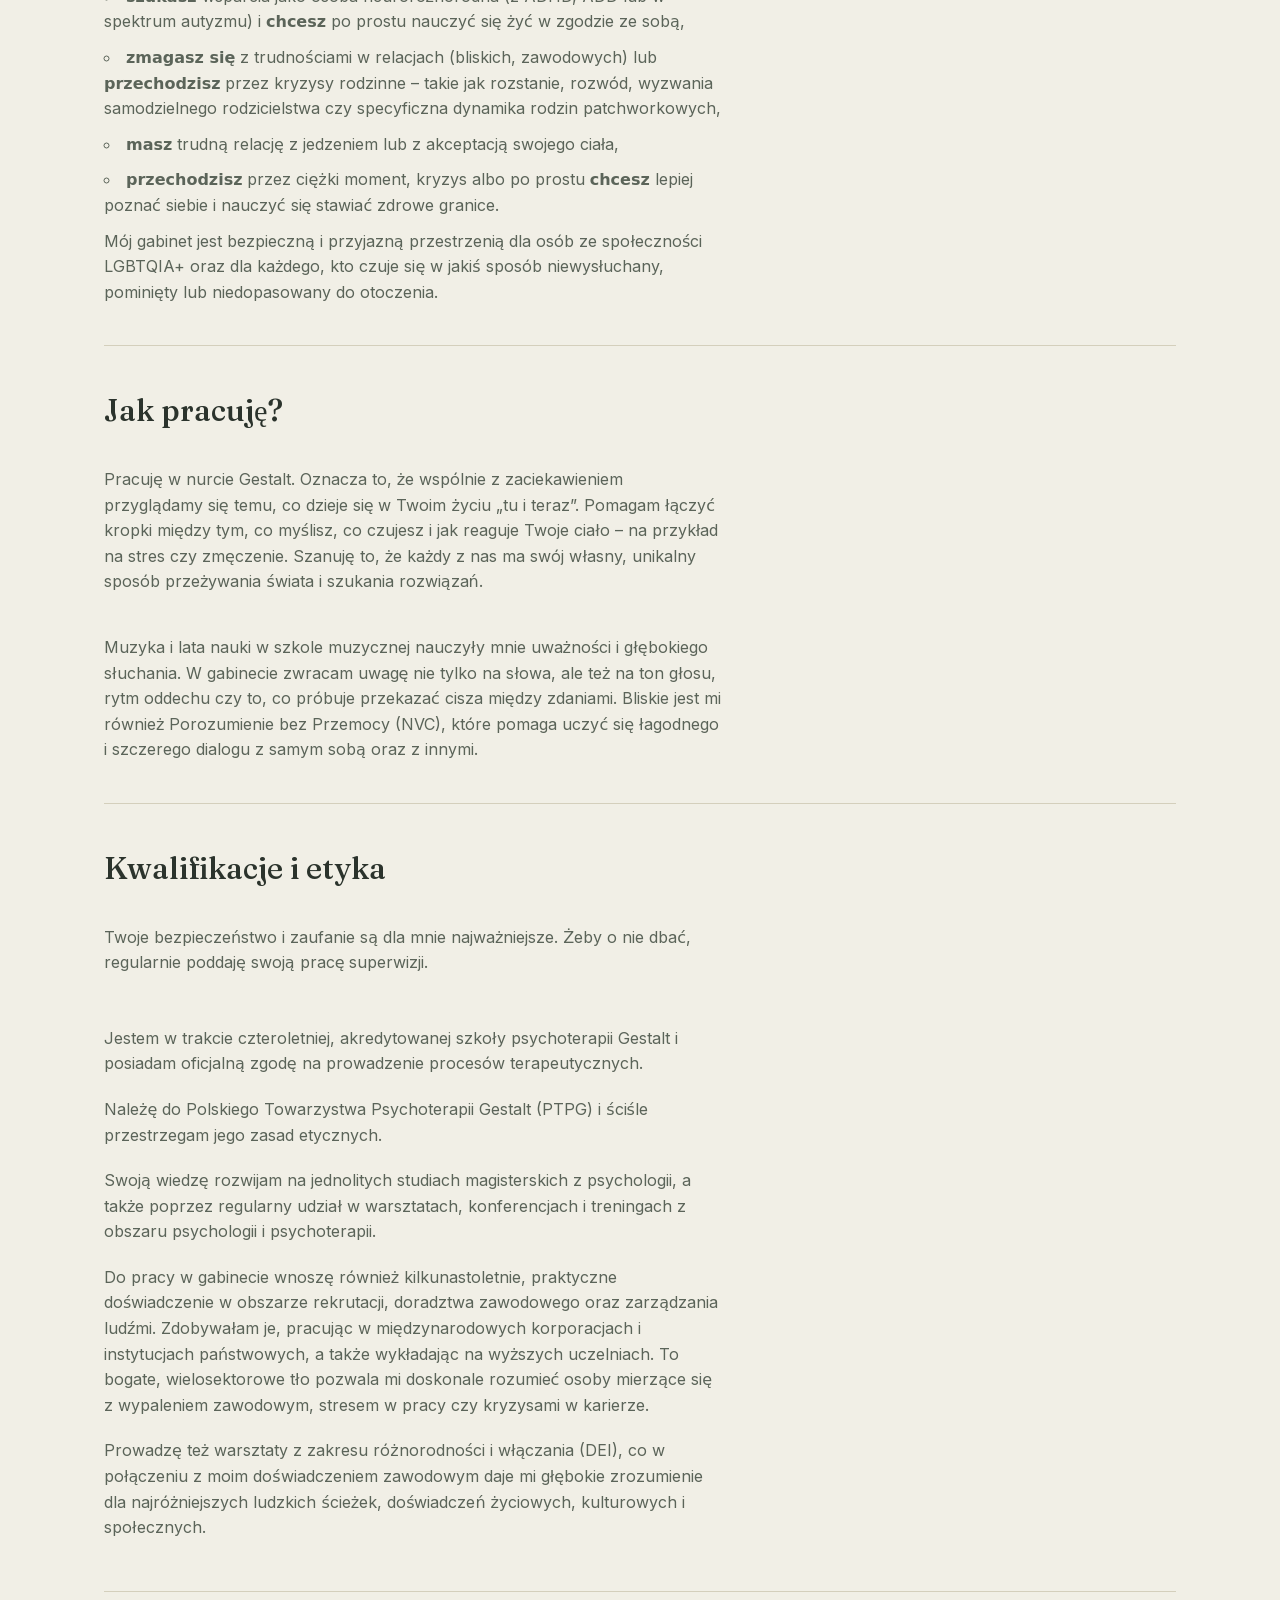
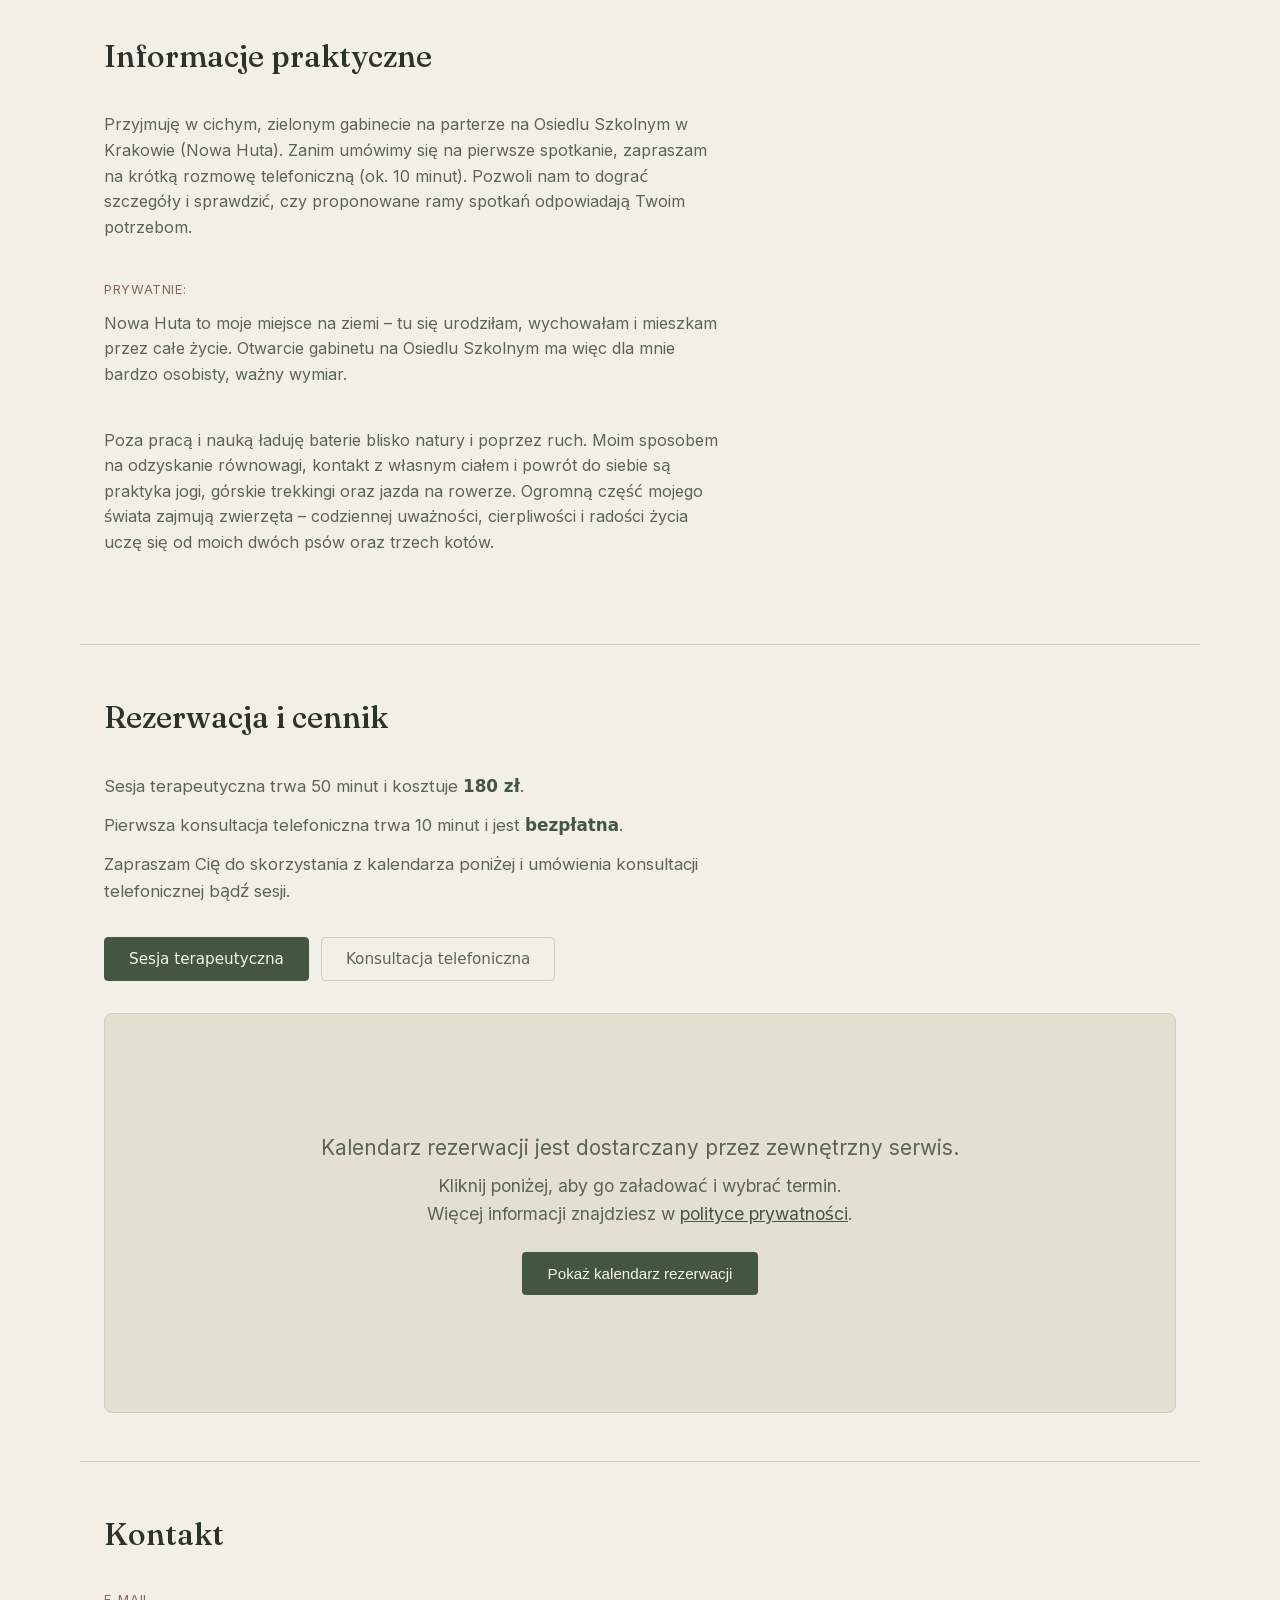
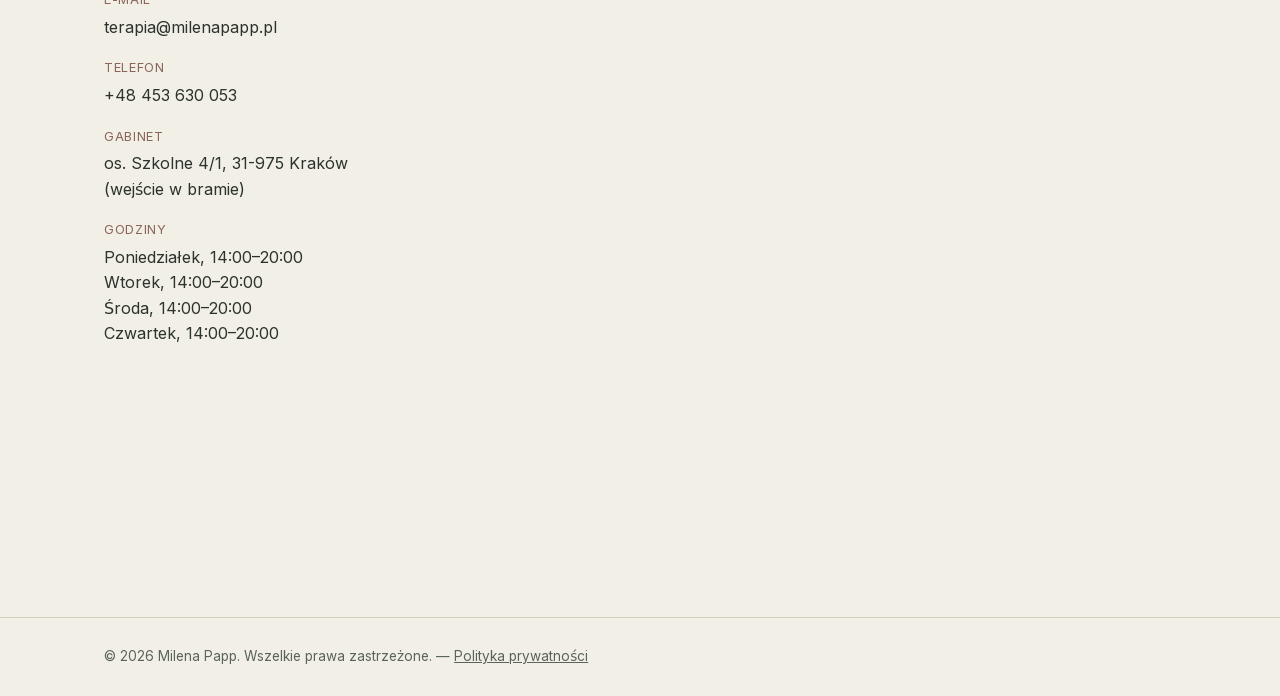
==== commit 80bcc525: "Added privacy policy" ====
--- a/index.html
+++ b/index.html
@@ -110,8 +110,9 @@
       </div>
 
       <div class="cal-placeholder" id="cal-consent">
-        <p>Kalendarz rezerwacji jest dostarczany przez zewnętrzny serwis Cal.com.</p>
+        <p>Kalendarz rezerwacji jest dostarczany przez zewnętrzny serwis.</p>
         <p>Kliknij poniżej, aby go załadować i wybrać termin.</p>
+        <p>Więcej informacji znajdziesz w <a href="polityka-prywatnosci.html">polityce prywatności</a>.</p>
         <button class="btn" id="cal-consent-btn" type="button">Pokaż kalendarz rezerwacji</button>
       </div>
 
@@ -175,7 +176,7 @@
 
 <footer class="site-footer">
   <div class="wrap">
-    <p>© 2026 Milena Papp. Wszelkie prawa zastrzeżone.</p>
+    <p>© 2026 Milena Papp. Wszelkie prawa zastrzeżone. — <a href="polityka-prywatnosci.html">Polityka prywatności</a></p>
   </div>
 </footer>
 
--- a/css/style.css
+++ b/css/style.css
@@ -81,9 +81,14 @@
   font-size: 0.95rem;
 }
 
-.nav a:hover,
 .nav a:focus-visible {
   color: var(--accent-deep);
+}
+
+@media (hover: hover) {
+  .nav a:hover {
+    color: var(--accent-deep);
+  }
 }
 
 /* Hero */
@@ -132,9 +137,14 @@
   cursor: pointer;
 }
 
-.btn:hover,
 .btn:focus-visible {
   background: var(--ink);
+}
+
+@media (hover: hover) {
+  .btn:hover {
+    background: var(--ink);
+  }
 }
 
 .hero-photo {
@@ -199,6 +209,10 @@
 
 .section-body p {
   margin: 0 0 40px;
+}
+
+.section-body a {
+  color: var(--accent-deep);
 }
 
 .section-grid {
@@ -314,10 +328,16 @@
   text-decoration: none;
 }
 
-.contact-details a:hover,
 .contact-details a:focus-visible {
   color: var(--accent-deep);
   text-decoration: underline;
+}
+
+@media (hover: hover) {
+  .contact-details a:hover {
+    color: var(--accent-deep);
+    text-decoration: underline;
+  }
 }
 
 .map-container {
@@ -376,10 +396,12 @@
   transition: all 0.2s ease;
 }
 
-.cal-switch-btn:hover {
-  background: var(--surface-alt);
-  border-color: var(--accent);
-  color: var(--ink);
+@media (hover: hover) {
+  .cal-switch-btn:hover {
+    background: var(--surface-alt);
+    border-color: var(--accent);
+    color: var(--ink);
+  }
 }
 
 .cal-switch-btn.active {
@@ -388,9 +410,11 @@
   color: var(--btn-ink);
 }
 
-.cal-switch-btn.active:hover {
-  background: var(--ink);
-  border-color: var(--ink);
+@media (hover: hover) {
+  .cal-switch-btn.active:hover {
+    background: var(--ink);
+    border-color: var(--ink);
+  }
 }
 
 /* Calendar container */
@@ -457,6 +481,10 @@
   margin-bottom: 8px;
 }
 
+.cal-placeholder p a {
+  color: var(--accent-deep);
+}
+
 .cal-placeholder .btn {
   margin-top: 24px;
 }
@@ -471,6 +499,21 @@
   margin: 0;
   color: var(--ink-soft);
   font-size: 0.85rem;
+}
+
+.site-footer a {
+  color: inherit;
+  text-decoration: underline;
+}
+
+.site-footer a:focus-visible {
+  color: var(--accent-deep);
+}
+
+@media (hover: hover) {
+  .site-footer a:hover {
+    color: var(--accent-deep);
+  }
 }
 
 /* Responsive */
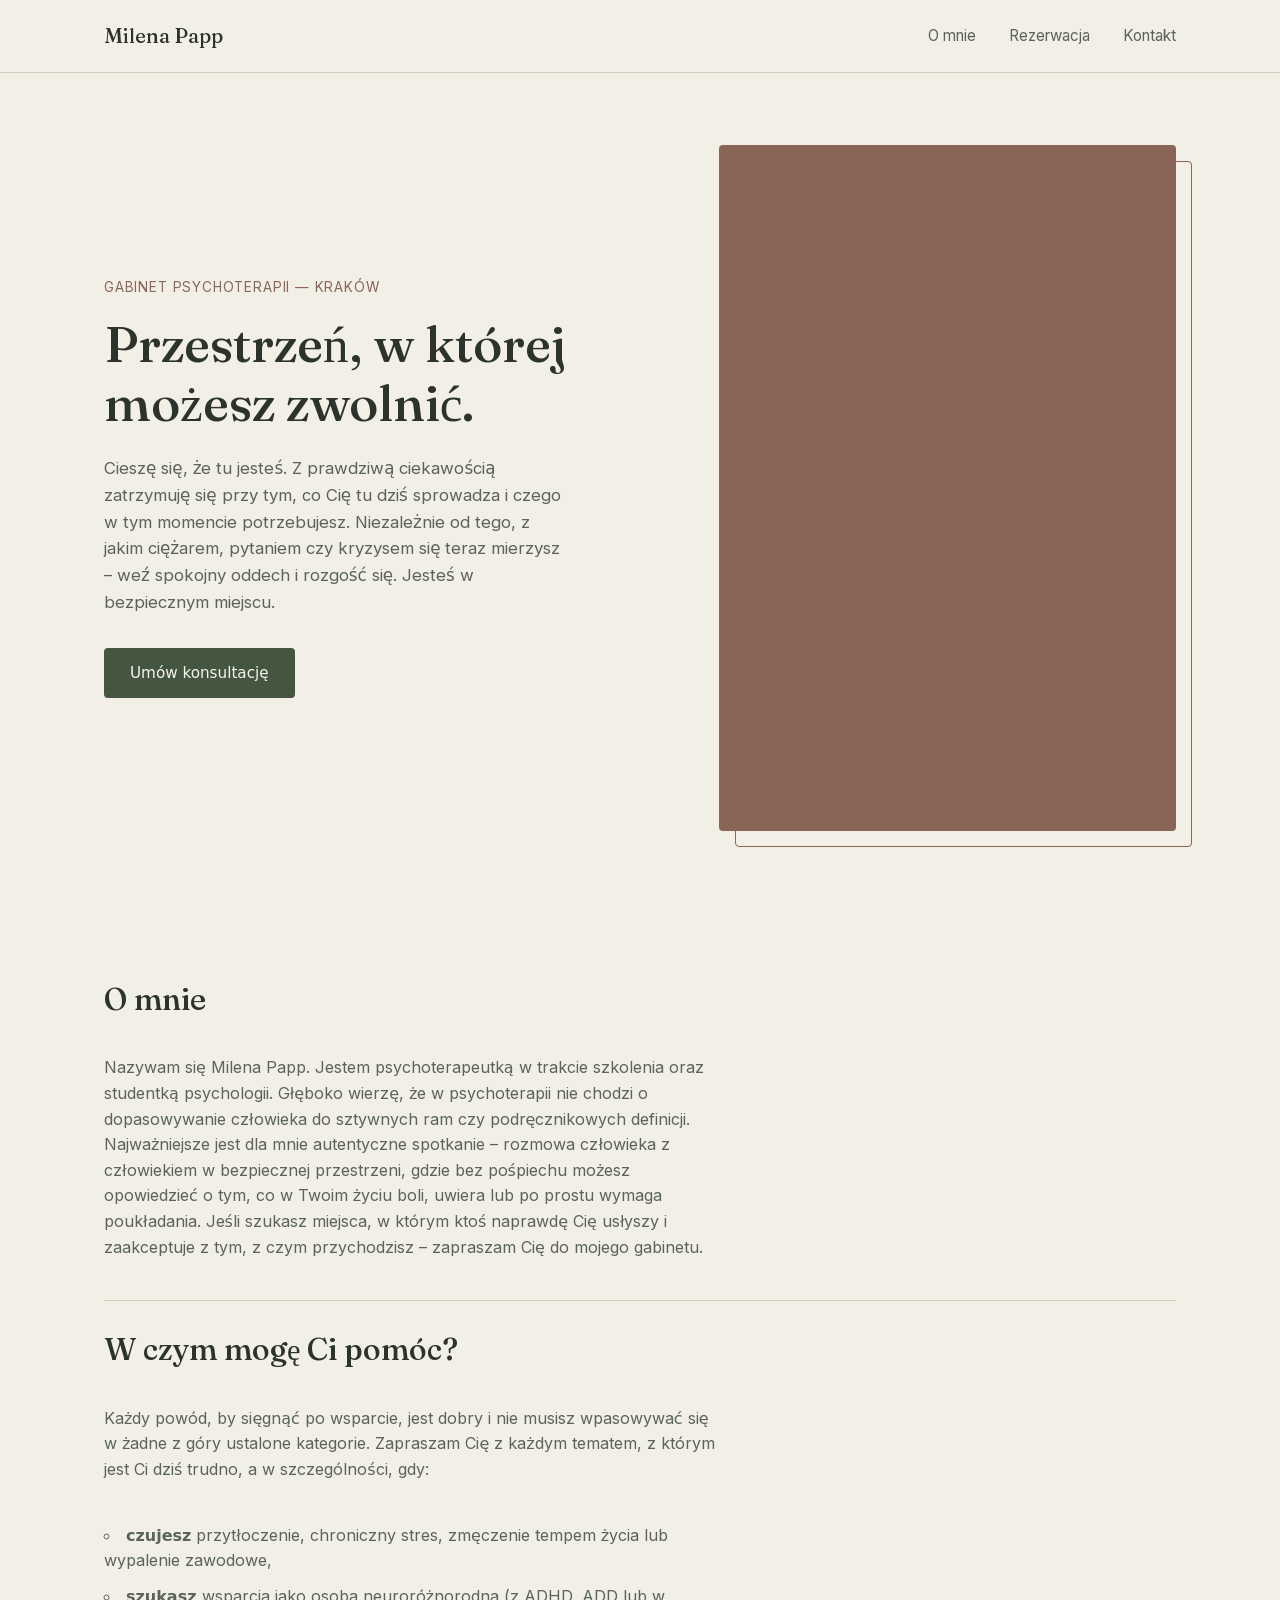
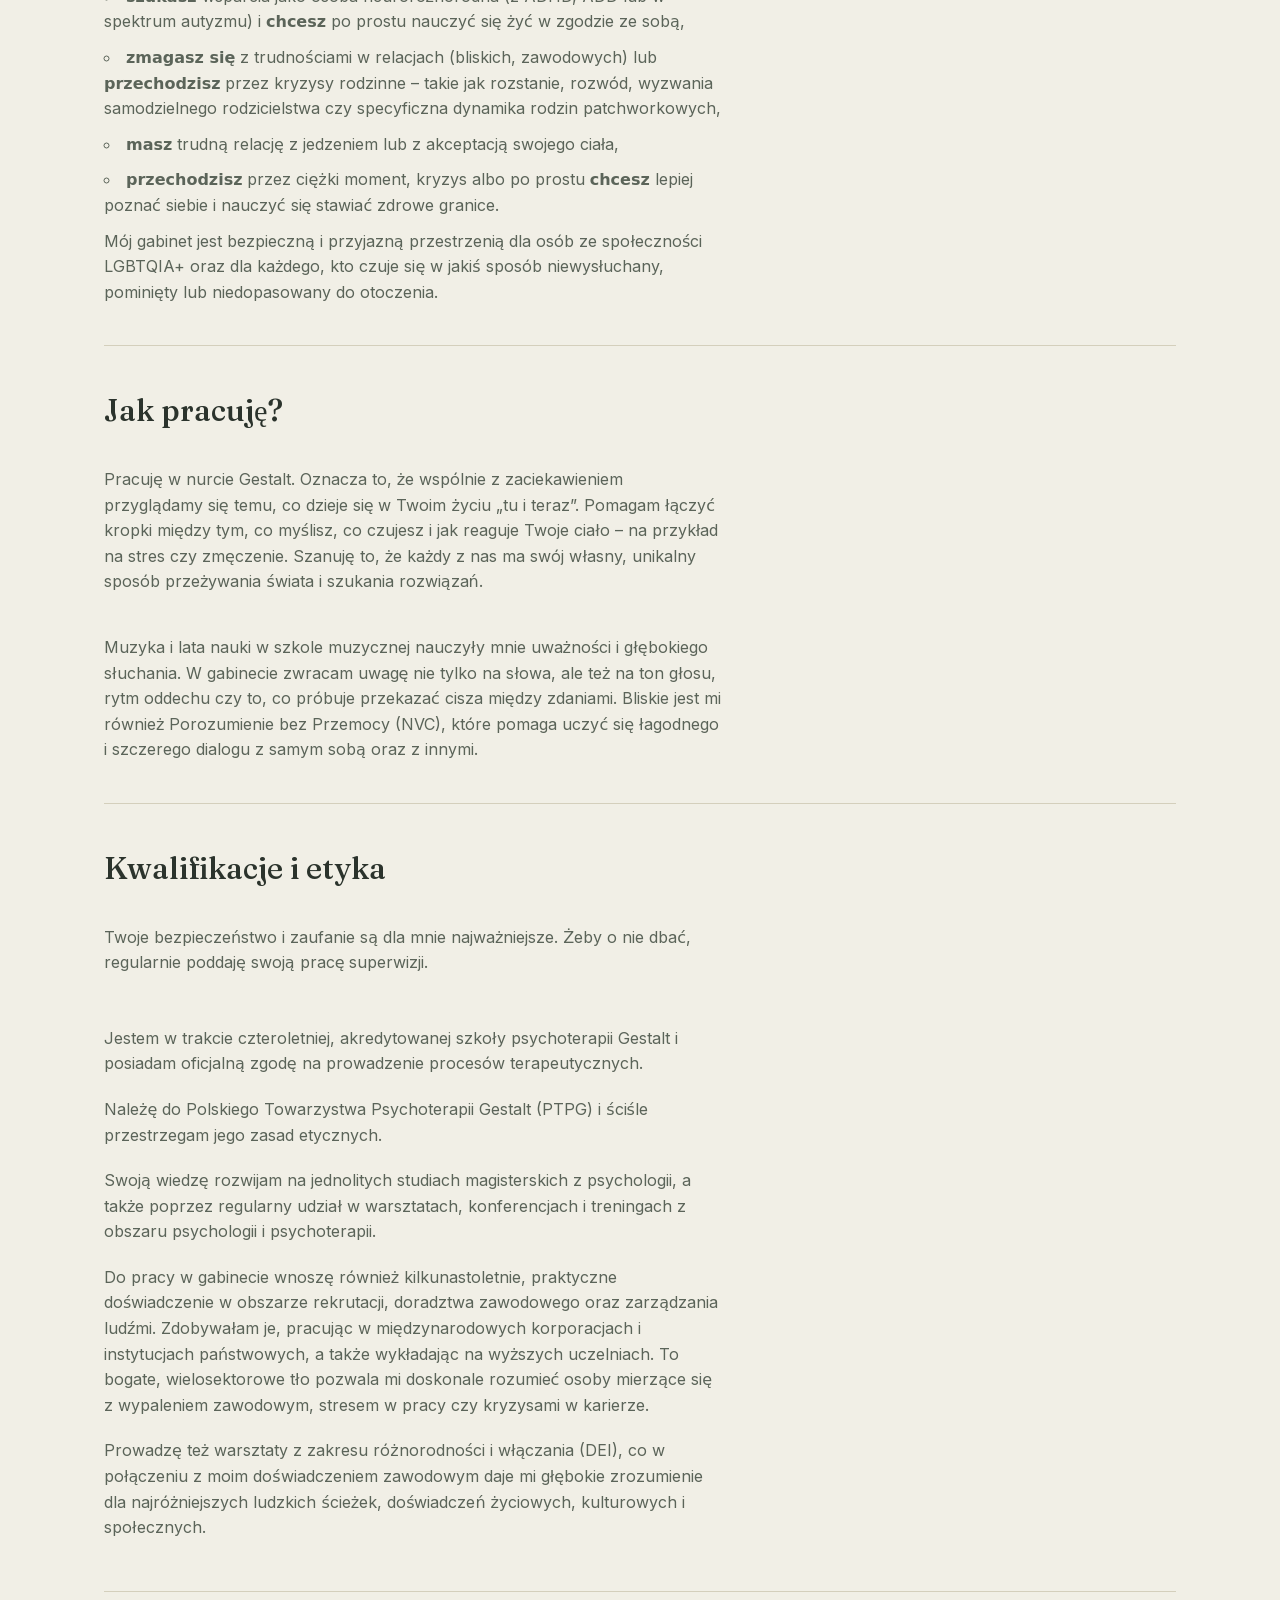
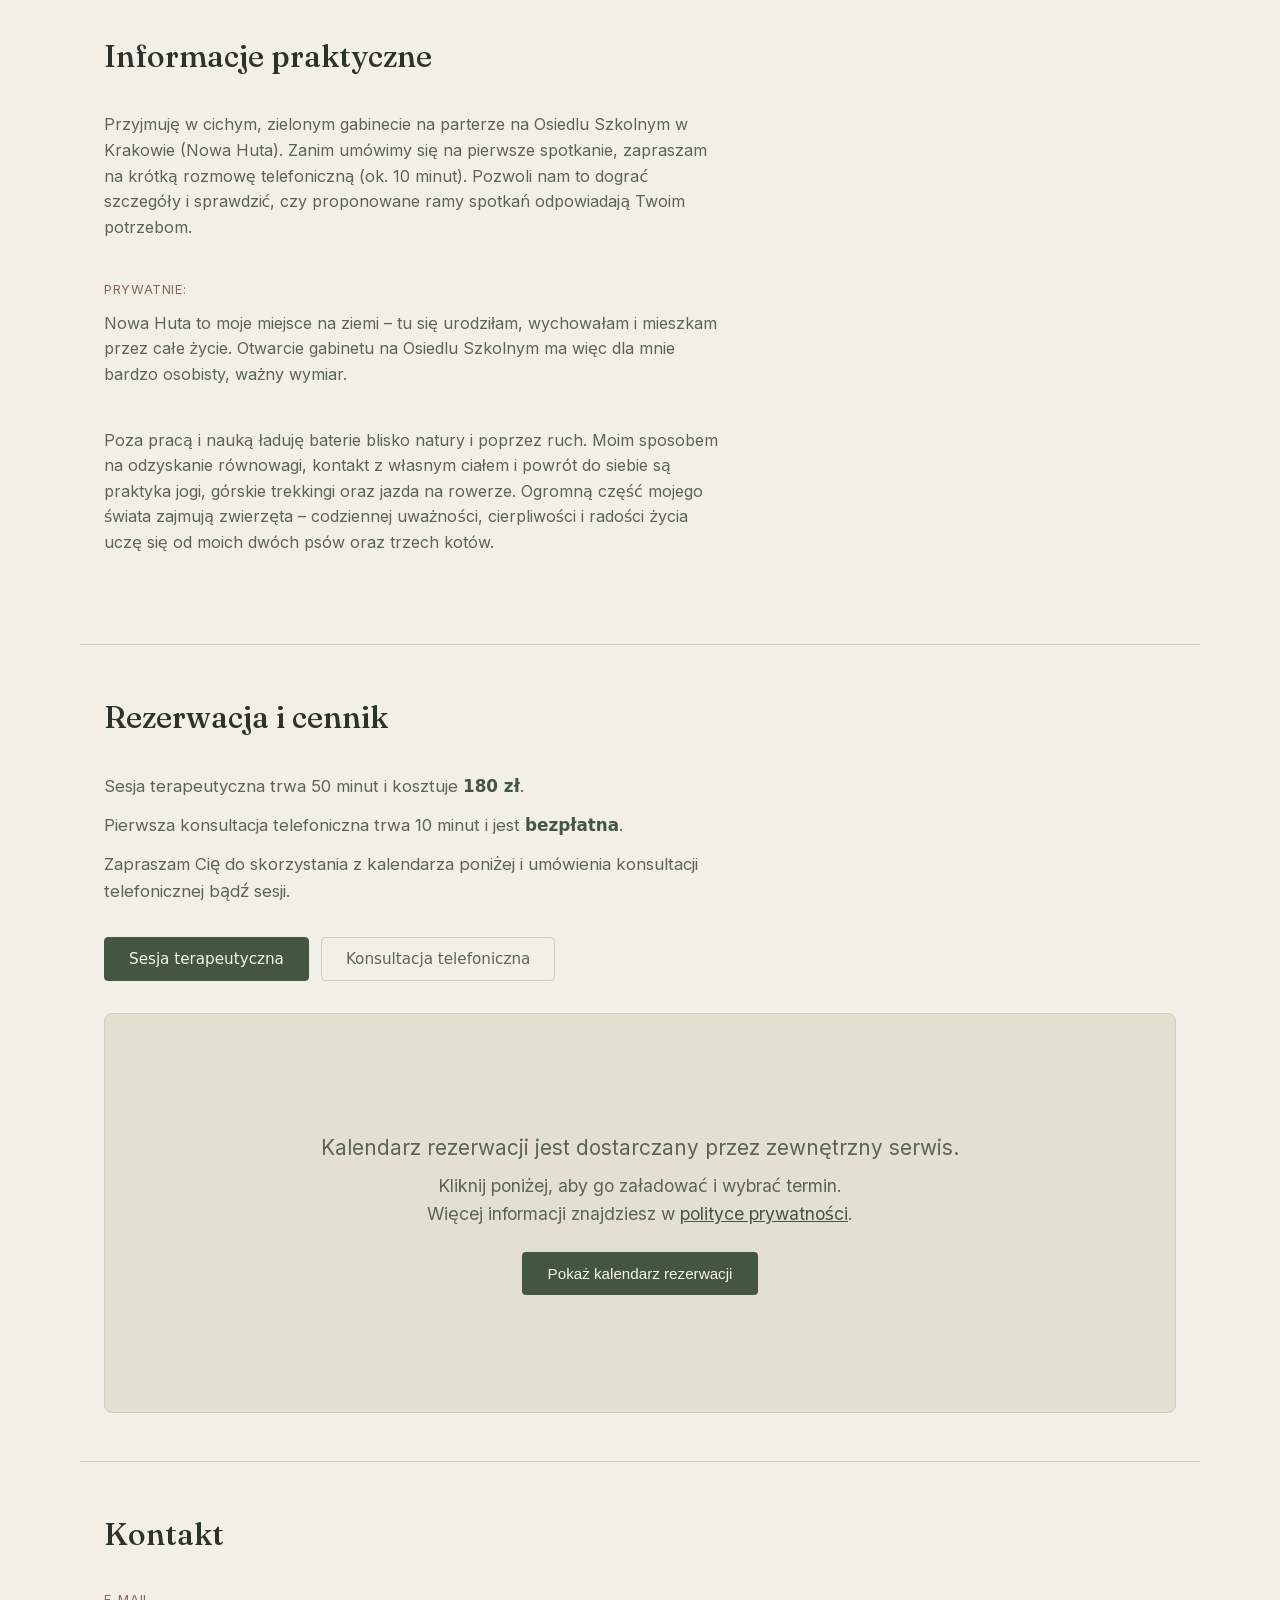
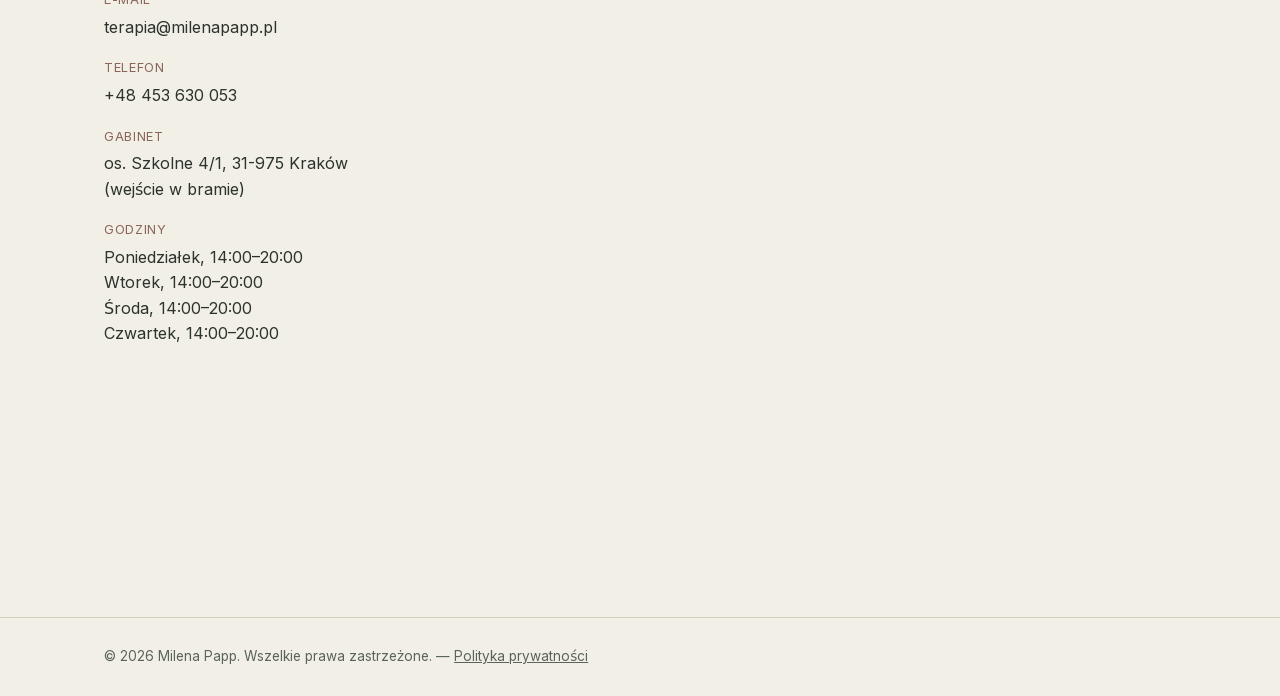
==== commit 4880804d: "Remove one nav button" ====
--- a/index.html
+++ b/index.html
@@ -16,7 +16,6 @@
     <span class="wordmark">Milena Papp</span>
     <nav class="nav">
       <a href="#o-mnie">O mnie</a>
-      <a href="#w-czym-pomagam">W czym pomagam</a>
       <a href="#rezerwacja">Rezerwacja</a>
       <a href="#kontakt">Kontakt</a>
     </nav>
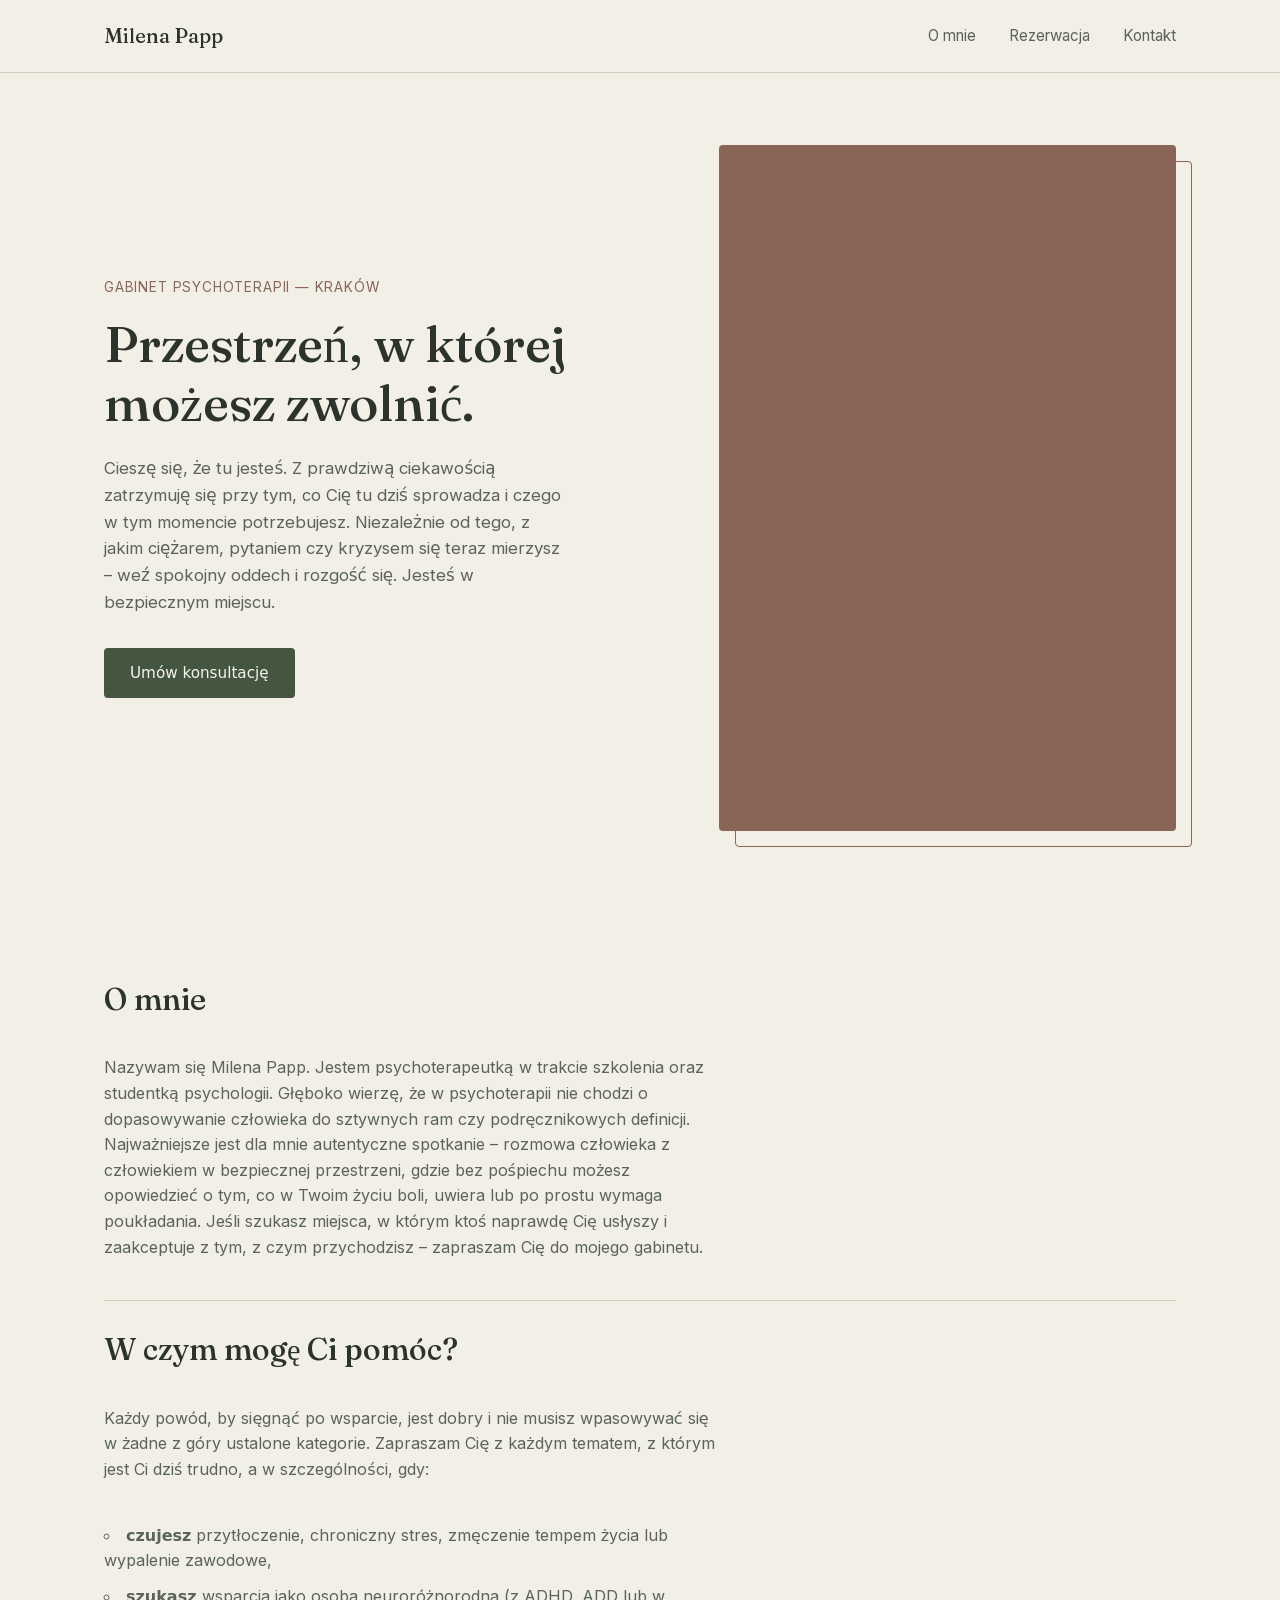
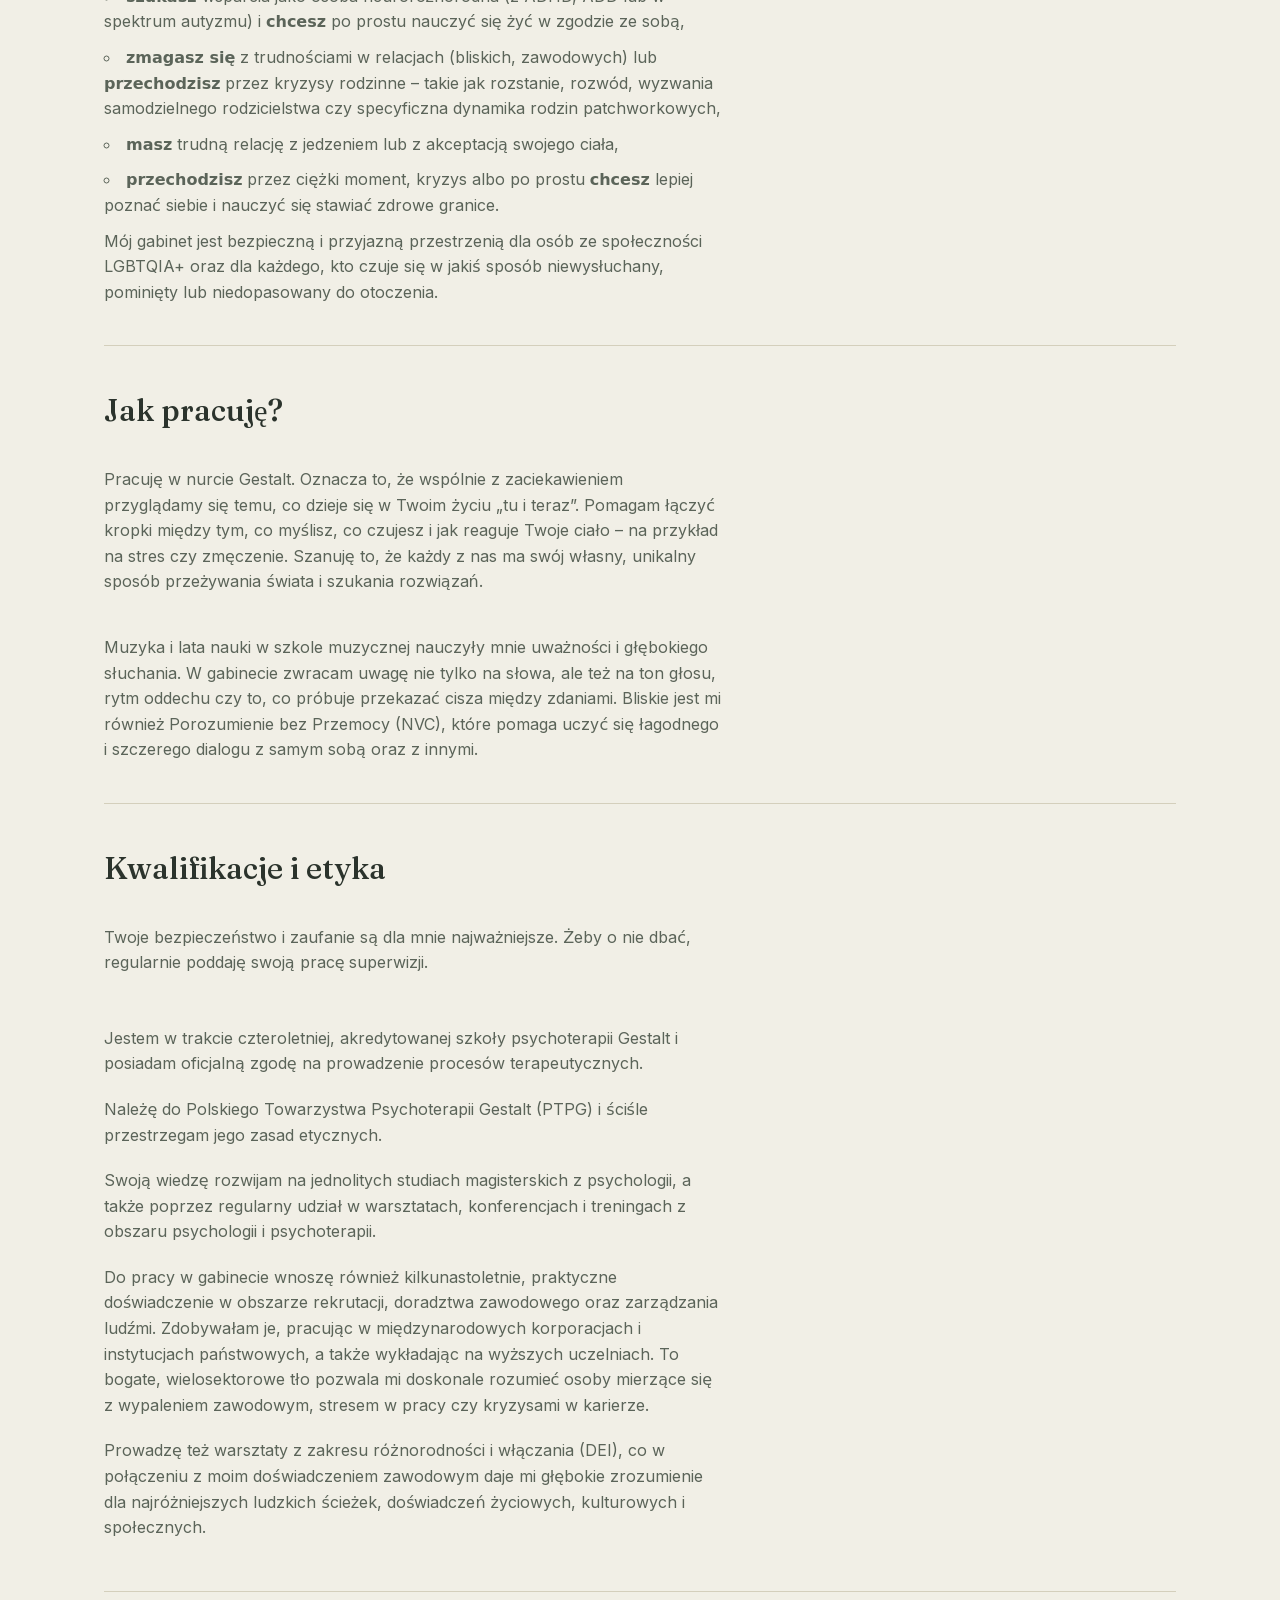
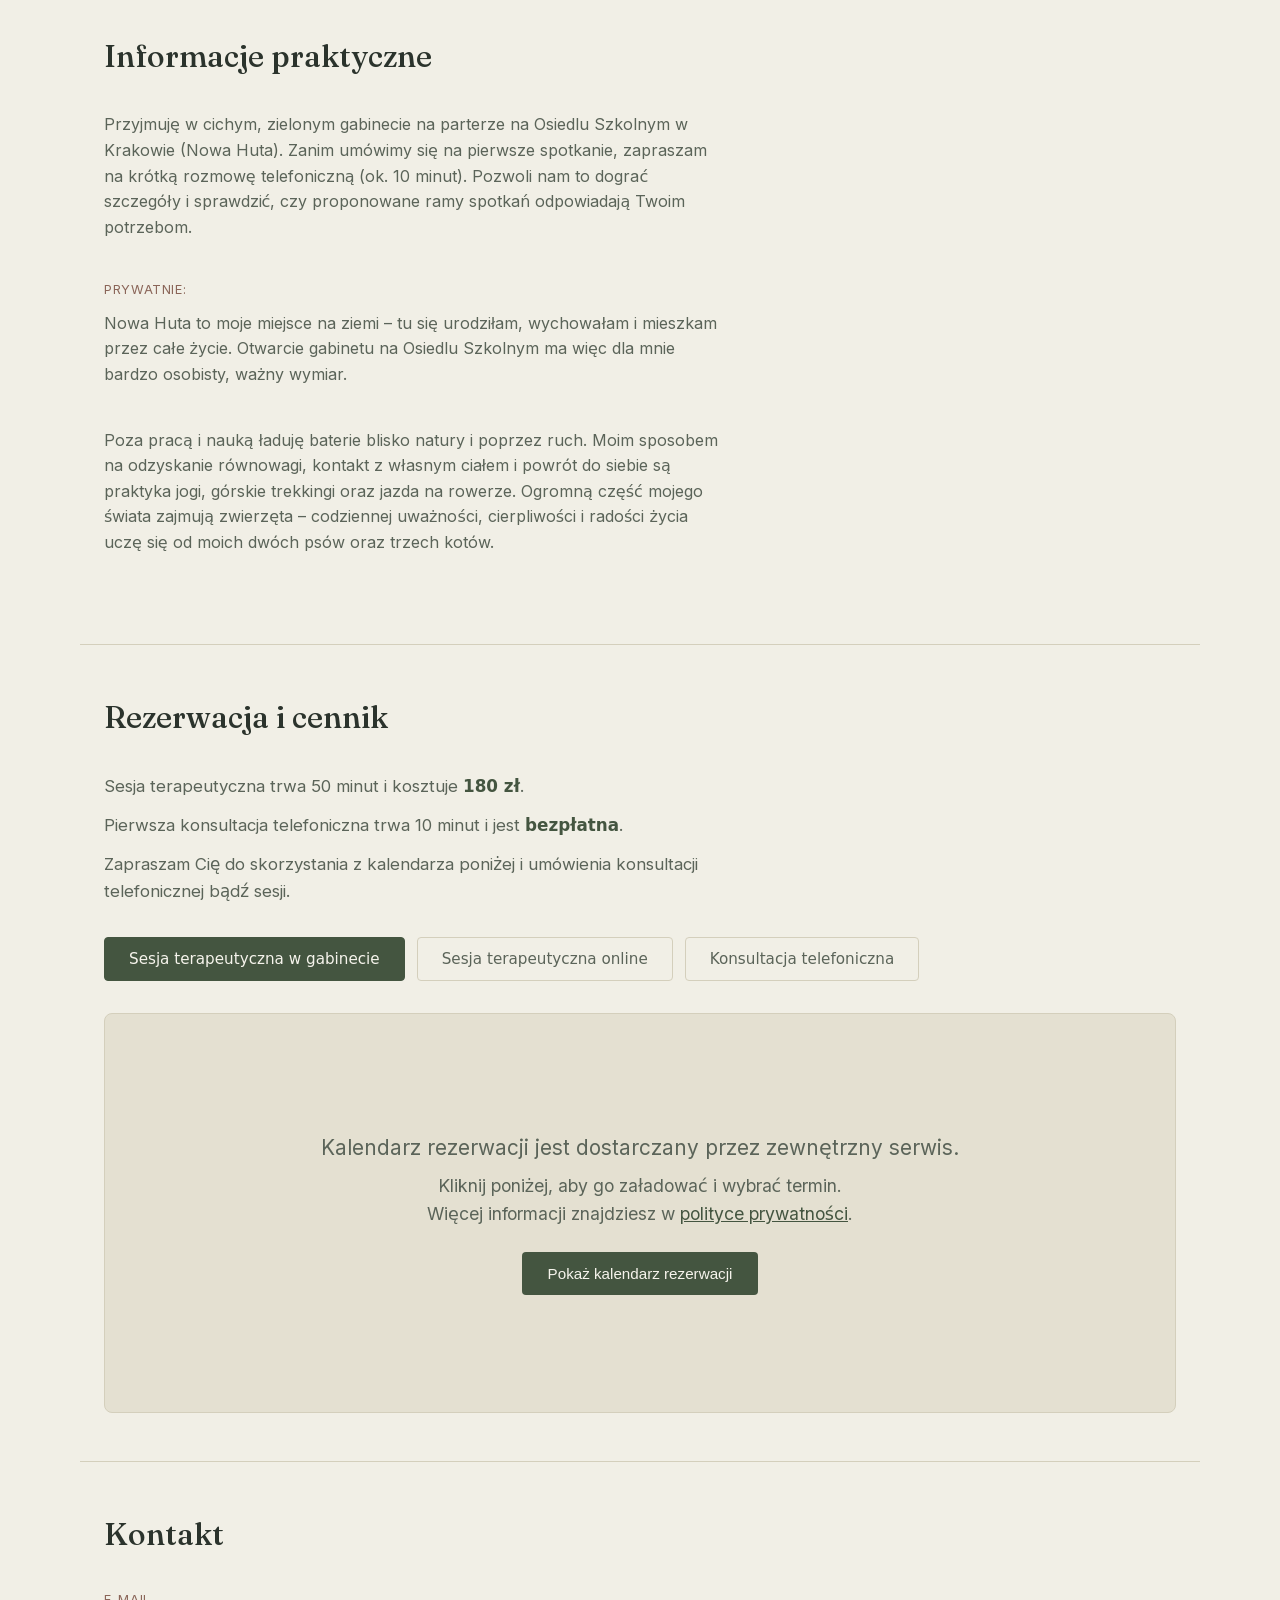
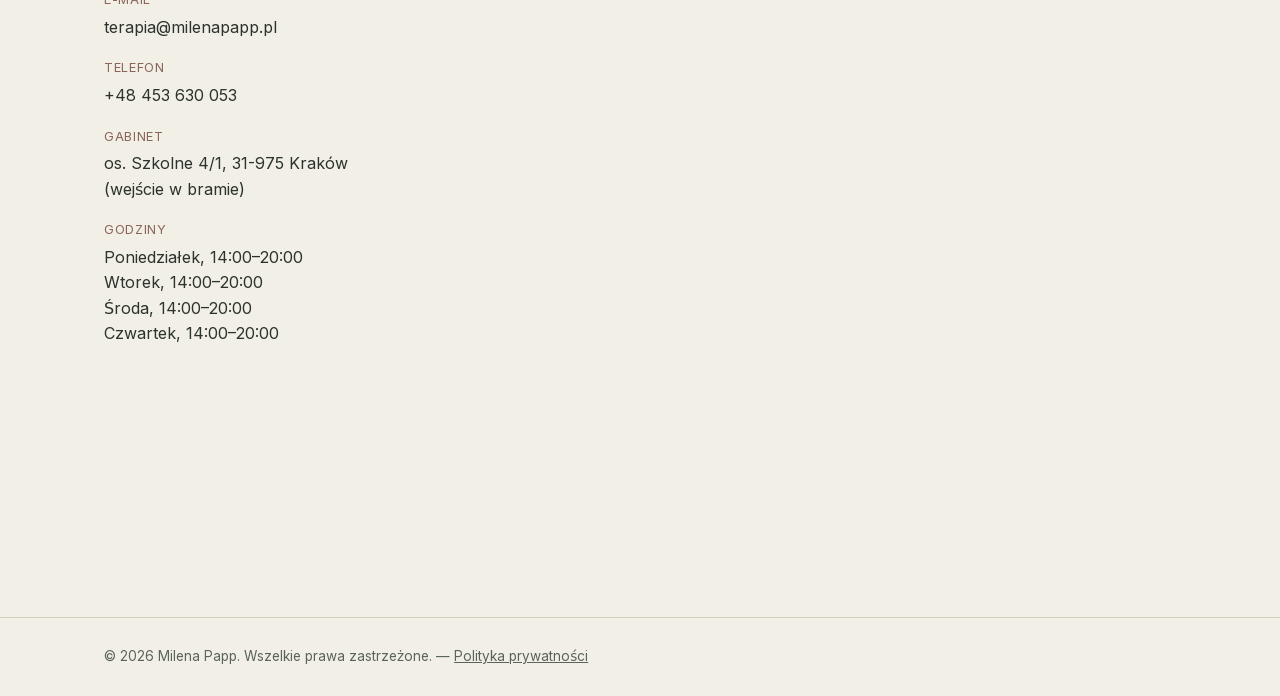
==== commit 813e78e2: "Add online calendar" ====
--- a/index.html
+++ b/index.html
@@ -8,6 +8,7 @@
 <link rel="preload" href="fonts/fraunces-500-latin.woff2" as="font" type="font/woff2" crossorigin>
 <link rel="stylesheet" href="css/fonts.css">
 <link rel="stylesheet" href="css/style.css">
+<script data-goatcounter="https://milenapapp.goatcounter.com/count" async src="//gc.zgo.at/count.js"></script>
 </head>
 <body>
 
@@ -104,7 +105,8 @@
       </div>
 
       <div class="cal-switcher">
-        <button class="cal-switch-btn active" data-calendar="therapy">Sesja terapeutyczna</button>
+        <button class="cal-switch-btn active" data-calendar="therapy">Sesja terapeutyczna w gabinecie</button>
+        <button class="cal-switch-btn" data-calendar="therapy-online">Sesja terapeutyczna online</button>
         <button class="cal-switch-btn" data-calendar="consultation">Konsultacja telefoniczna</button>
       </div>
 
@@ -118,6 +120,10 @@
       <div class="cal-container" id="cal-container" hidden>
         <div class="cal-wrapper active" id="cal-therapy">
           <div id="my-cal-inline-psychoterapia-indywidualna"></div>
+        </div>
+
+        <div class="cal-wrapper" id="cal-therapy-online">
+          <div id="my-cal-inline-psychoterapia-indywidualna-online"></div>
         </div>
 
         <div class="cal-wrapper" id="cal-consultation">
@@ -158,13 +164,13 @@
 
         <div class="map-container">
           <iframe
-            src="https://www.google.com/maps/embed?pb=!1m18!1m12!1m3!1d2560.5485161560846!2d20.04475071258224!3d50.076016414133775!2m3!1f0!2f0!3f0!3m2!1i1024!2i768!4f13.1!3m3!1m2!1s0x4716450d975aaa05%3A0x67843c6bafe6dfb6!2sOsiedle%20Szkolne%204%2F1%2C%2031-975%20Krak%C3%B3w!5e0!3m2!1spl!2spl!4v1786298956531!5m2!1spl!2spl"
+            src="https://www.google.com/maps/embed?pb=!1m18!1m12!1m3!1d10242.19489085081!2d20.03705274105935!3d50.07601254626405!2m3!1f0!2f0!3f0!3m2!1i1024!2i768!4f13.1!3m3!1m2!1s0x47164560607a46ab%3A0x6033cda3db196ba2!2sPsychoterapia%20Milena%20Papp!5e0!3m2!1sen!2sde!4v1787169246136!5m2!1sen!2sde"
             width="600"
             height="450"
             style="border:0;"
             allowfullscreen=""
             loading="lazy"
-            referrerpolicy="no-referrer-when-downgrade">
+            referrerpolicy="strict-origin-when-cross-origin">
           </iframe>
         </div>
       </div>
